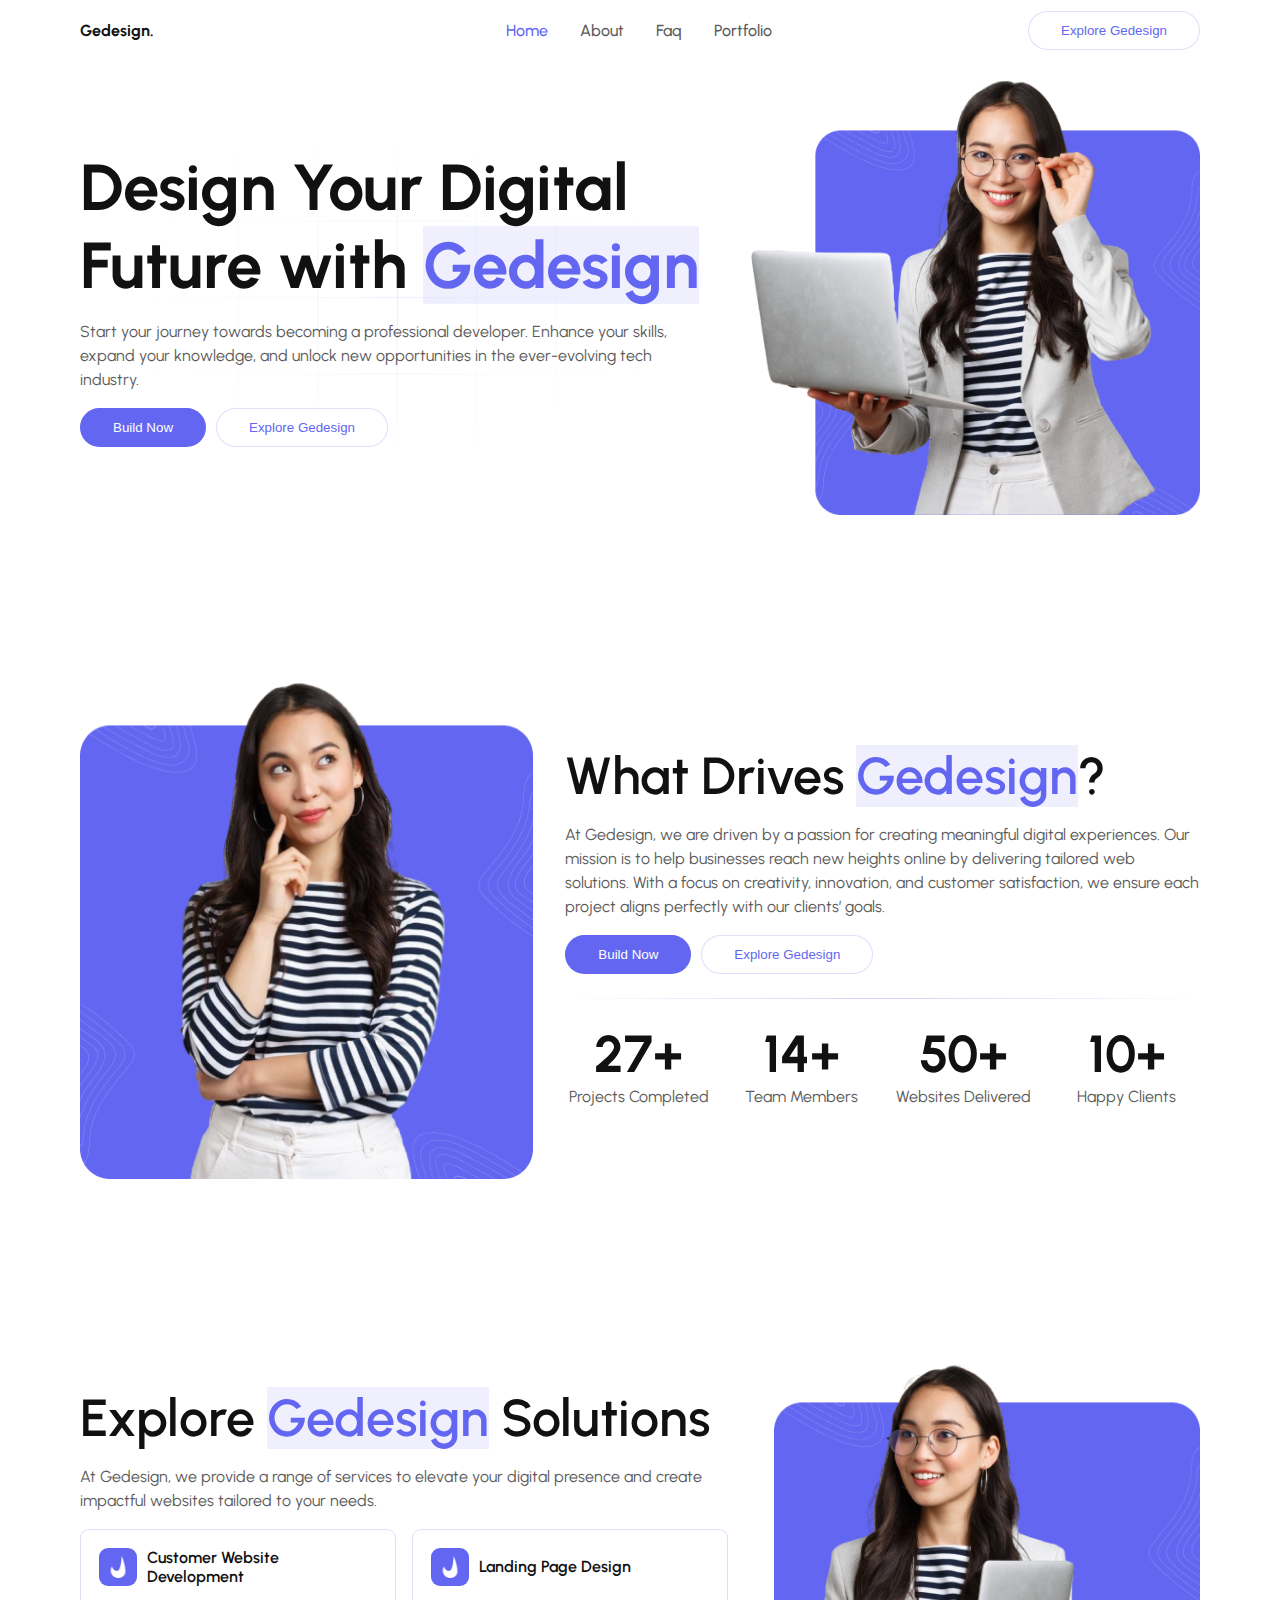
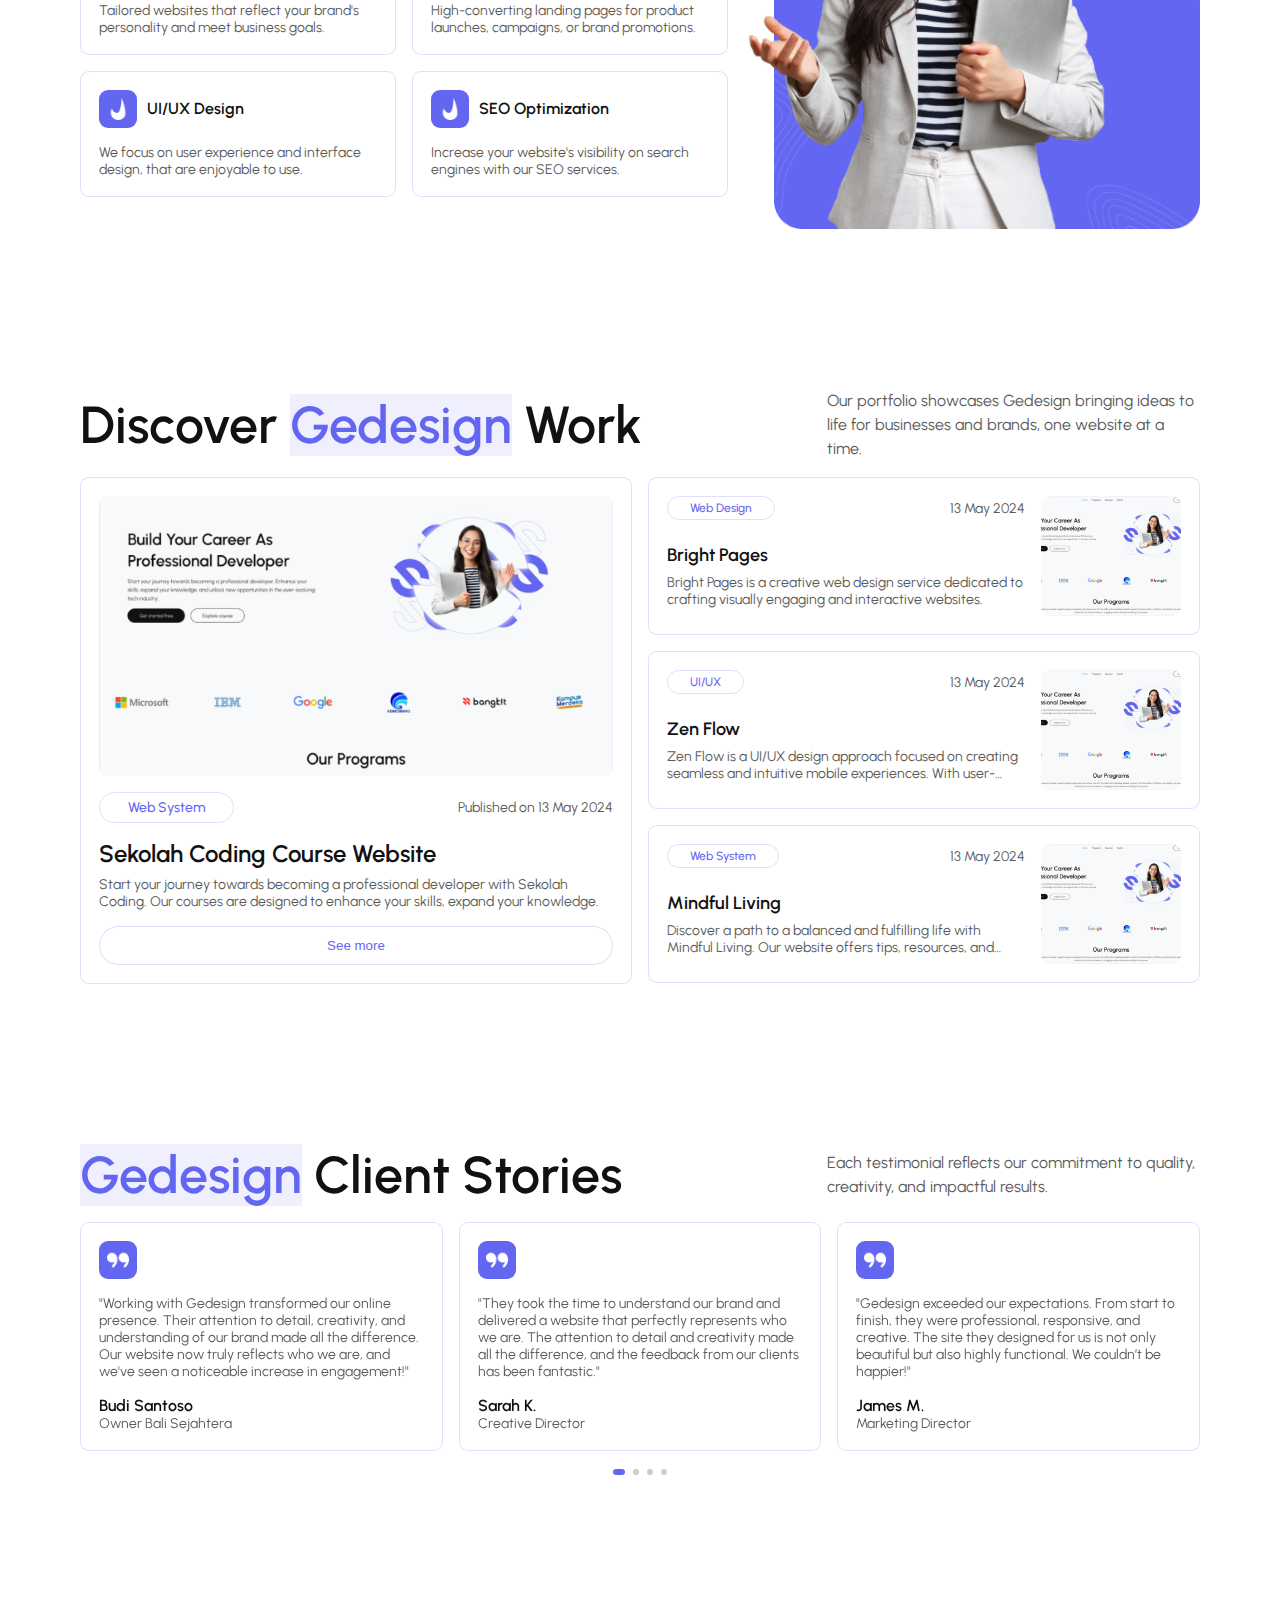
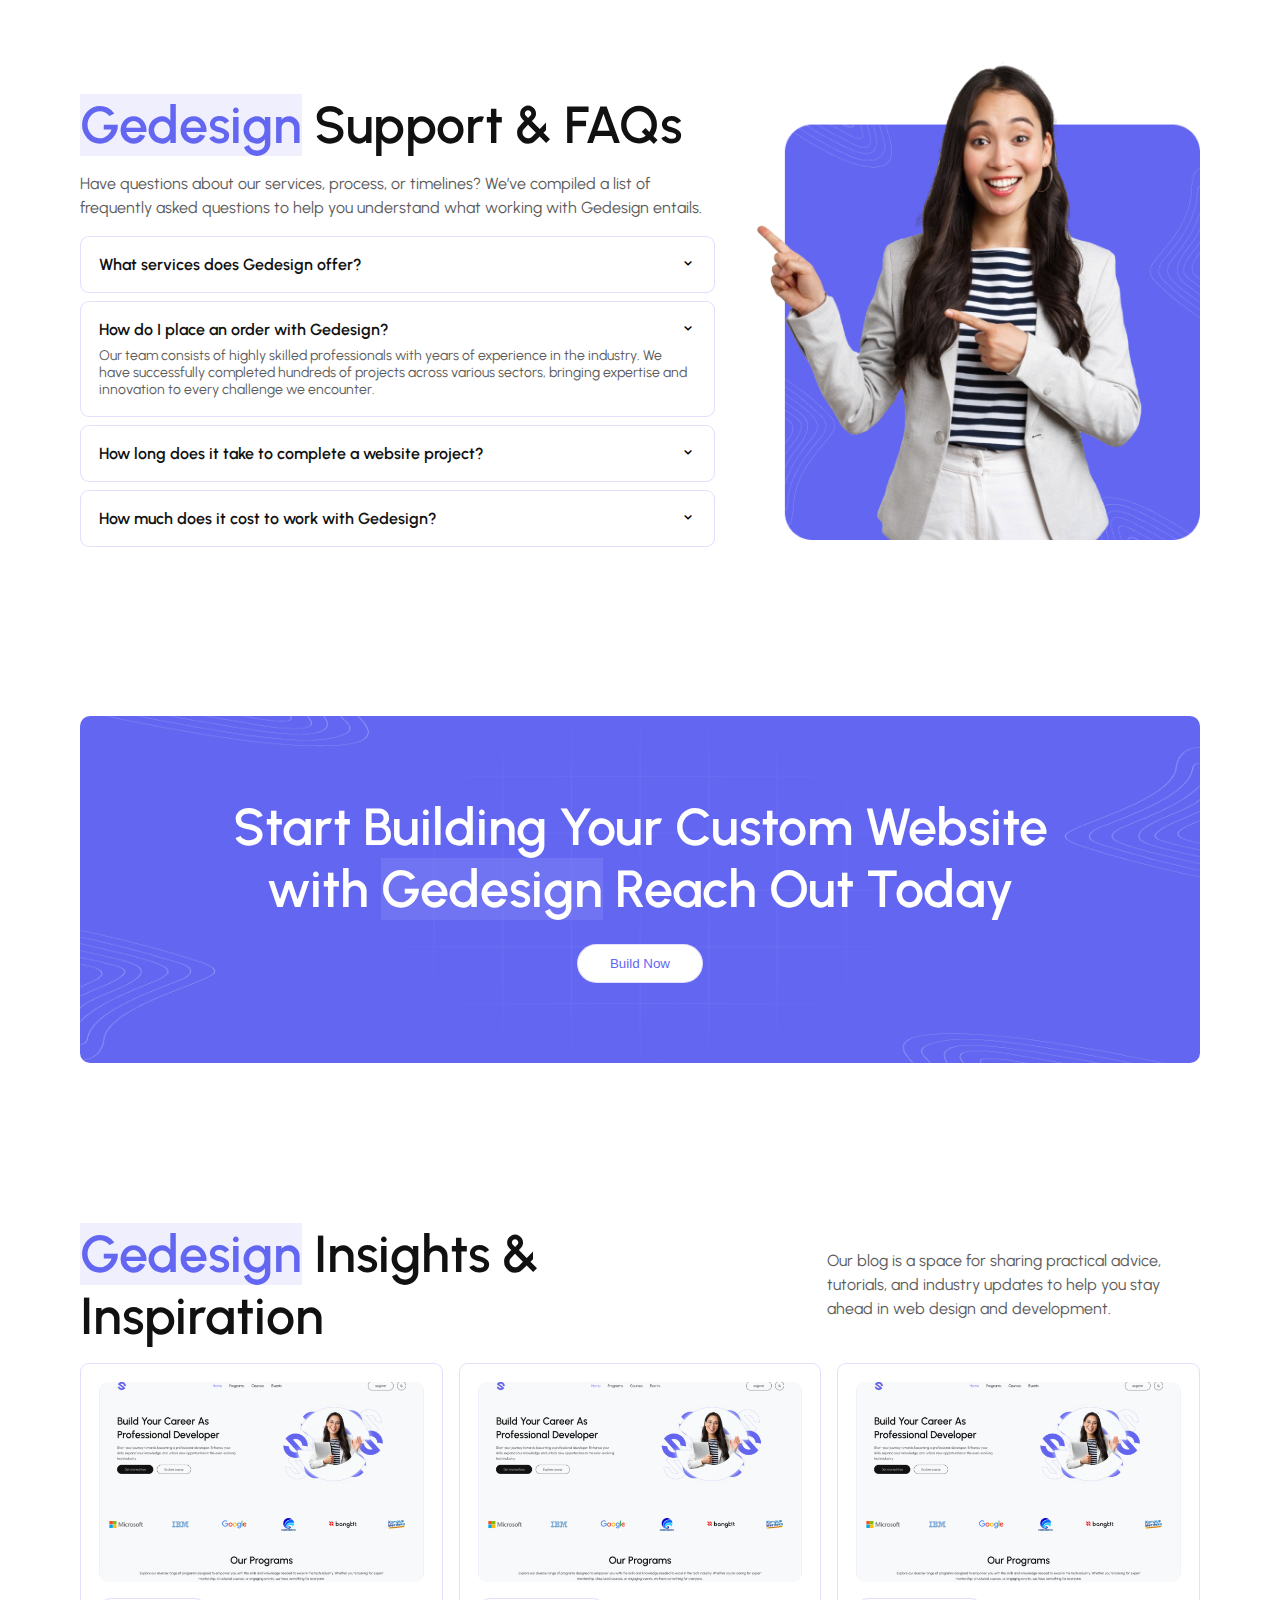
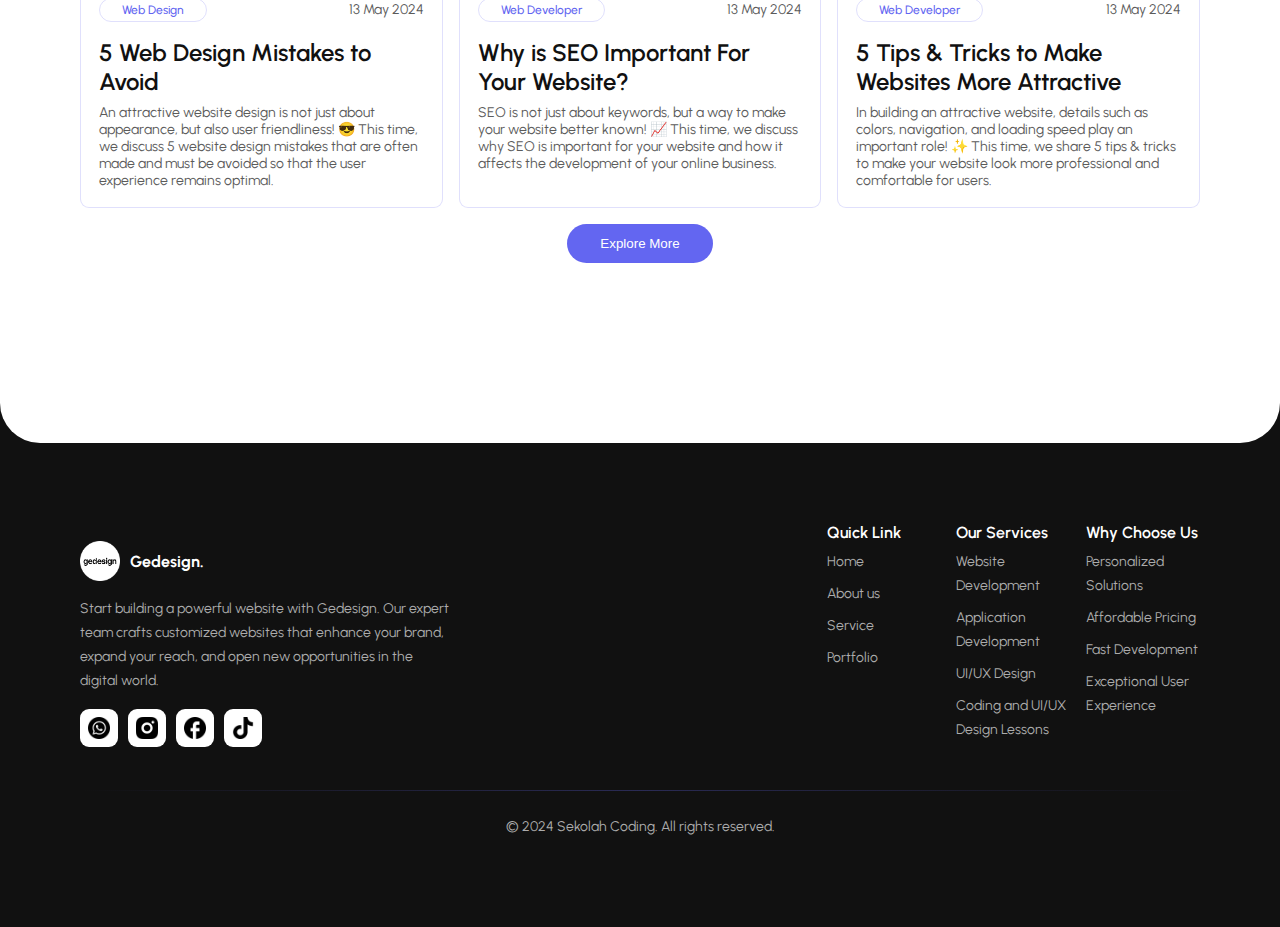
==== index.html @ 9f176a35 "first commit" ====
<html lang="en">
<head>
    <meta charset="UTF-8">
    <meta name="viewport" content="width=device-width, initial-scale=1.0">
    <!-- Meta Information for SEO and Social Sharing -->
    <meta name="description" content="Elevate your business with custom web solutions. Gedesign creates tailored websites that drive engagement and deliver impactful results.">
    <meta name="keywords" content="Web Design, Digital Solutions, Custom Websites, Brand Growth, Gedesign">
    <meta name="author" content="Gedesign">

    <!-- Meta Open Graph for better social sharing -->
    <meta property="og:title" content="Elevate Your Business with Gedesign">
    <meta property="og:description" content="Discover how Gedesign’s custom web solutions bring your brand to life. Connect with your audience through engaging, professional web design.">
    <meta property="og:image" content="assets/logo.png">
    
    <!-- Title of the Document -->
    <title>Design Your Digital Future with Gedesign</title>
    
    <!-- Linking External CSS and Fonts -->
    <link rel="stylesheet" href="css/style.css">
    <link rel="stylesheet" href="lib/swiperjs v11.1.5/swiper-bundle.css">
    <link rel="stylesheet" href="lib/boxicons v2.1.4/css/boxicons.min.css">
    <link rel="stylesheet" href="lib/Animate On Scroll v2.3.2/dist/aos.css">

    <!-- Preconnect for faster font loading -->
    <link rel="preconnect" href="https://fonts.googleapis.com">
    <link rel="preconnect" href="https://fonts.gstatic.com" crossorigin>
    <link href="https://fonts.googleapis.com/css2?family=Urbanist:ital,wght@0,100..900;1,100..900&display=swap" rel="stylesheet">
    <link rel="icon" href="assets/logo.png">
</head>
<body>
    <!-- Navigation Bar -->
    <nav id="navbar">
        <div class="container">
            <a href="index.html" class="logo">
                <!-- <img src="assets/logo.png" alt="Logo"> -->
                Gedesign.
            </a>
            <!-- UL Links -->
            <ul class="nav-links" id="nav-links">
                <li><a href="index.html" class="active">Home</a></li>
                <li><a href="index.html#about">About</a></li>
                <li><a href="index.html#faq">Faq</a></li>
                <li><a href="index.html#portfolio">Portfolio</a></li>
                <li class="d-flex center" id="btn">
                    <a href="#">
                        <button class="btn btn-b show">Explore Gedesign</button>
                    </a>
                </li>
            </ul>
            <!-- Hamburger Menu -->
            <button class="hamburger" id="hamburger">
                <span class="bar"></span>
                <span class="bar"></span>
                <span class="bar"></span>
            </button>
            <div class="dm d-flex">
                <a href="register.html">
                    <button class="btn btn-b reg">Explore Gedesign</button>
                </a>
            </div>
        </div>
    </nav>
    <section class="hero">
        <div class="container">
            <div class="row gap-large gap-md gap-sm-n">
                <div class="col-7 col-sm-12">
                    <div class="hero-left">
                        <h1 class="title-hero">
                            Design Your Digital Future with 
                            <span class="highlight-gedesign">Gedesign</span>
                        </h1>
                        <p class="text">Start your journey towards becoming a professional developer. Enhance your skills, expand your knowledge, and unlock new opportunities in the ever-evolving tech industry.</p>
                        <div class="d-flex gap">
                            <a href="#programs">
                                <button class="btn btn-a">Build Now</button>
                            </a>
                            <a href="#courses">
                                <button class="btn btn-b">Explore Gedesign</button>
                            </a>
                        </div>
                    </div>
                </div>
                <div class="col-5 d-sm-none">
                    <div class="mb-md-2">
                        <img src="/assets/hero-image.png" alt="">
                    </div>
                </div>
            </div>
        </div>
    </section>
    <section class="aboutus" id="about">
        <div class="container">
            <div class="row gap-large gap-sm-n">
                <div class="col-5 col-sm-12">
                    <div class="mb">
                        <img src="/assets/about-image.png" alt="">
                    </div>
                </div>
                <div class="col-7 col-sm-12">
                    <div class="">
                        <h1 class="title">
                            What Drives <span class="highlight-gedesign">Gedesign</span>?
                        </h1>
                        <p class="text">At Gedesign, we are driven by a passion for creating meaningful digital experiences. Our mission is to help businesses reach new heights online by delivering tailored web solutions. With a focus on creativity, innovation, and customer satisfaction, we ensure each project aligns perfectly with our clients’ goals.</p>
                        <div class="d-flex gap mb">
                            <a href="#programs">
                                <button class="btn btn-a">Build Now</button>
                            </a>
                            <a href="#courses">
                                <button class="btn btn-b">Explore Gedesign</button>
                            </a>
                        </div>
                        <div class="h-line"></div>
                        <div class="grid grid-4 grid-sm-2 w-full">
                            <div class="text-center">
                                <h1 class="title-custom mb-0">27+</h1>
                                <p class="text">Projects Completed</p>
                            </div>
                            <div class="text-center">
                                <h1 class="title-custom mb-0">14+</h1>
                                <p class="text">Team Members</p>
                            </div>
                            <div class="text-center">
                                <h1 class="title-custom mb-0">50+</h1>
                                <p class="text">Websites Delivered</p>
                            </div>
                            <div class="text-center">
                                <h1 class="title-custom mb-0">10+</h1>
                                <p class="text">Happy Clients</p>
                            </div>
                        </div>
                    </div>
                </div>
            </div>
        </div>
    </section>
    <section class="service">
        <div class="container">
            <div class="row row-sm gap gap-sm-n">
                <div class="col-7 col-sm-12">
                    <div class="">
                        <h1 class="title">
                            Explore <span class="highlight-gedesign">Gedesign</span> Solutions
                        </h1>
                        <p class="text">At Gedesign, we provide a range of services to elevate your digital presence and create impactful websites tailored to your needs.</p>
                        <div class="grid grid-2 w-full">
                            <div class="card">
                                <div class="d-flex d-sm-block align-center gap mb mb-sm">
                                    <div class="mb-sm">
                                        <div class="icon">
                                            <img src="/assets/checklist.png" alt="check">
                                        </div>
                                    </div>
                                    <h1 class="card-title">Customer Website Development</h1>
                                </div>
                                <p class="card-text">Tailored websites that reflect your brand's personality and meet business goals.</p>
                            </div>
                            <div class="card">
                                <div class="d-flex d-sm-block align-center gap mb mb-sm">
                                    <div class="mb-sm">
                                        <div class="icon">
                                            <img src="/assets/checklist.png" alt="check">
                                        </div>
                                    </div>
                                    <h1 class="card-title">Landing Page Design</h1>
                                </div>
                                <p class="card-text">High-converting landing pages for product launches, campaigns, or brand promotions.</p>
                            </div>
                            <div class="card">
                                <div class="d-flex d-sm-block align-center gap mb mb-sm">
                                    <div class="mb-sm">
                                        <div class="icon">
                                            <img src="/assets/checklist.png" alt="check">
                                        </div>
                                    </div>
                                    <h1 class="card-title">UI/UX Design</h1>
                                </div>
                                <p class="card-text">We focus on user experience and interface design, that are enjoyable to use.</p>
                            </div>
                            <div class="card">
                                <div class="d-flex d-sm-block align-center gap mb mb-sm">
                                    <div class="mb-sm">
                                        <div class="icon">
                                            <img src="/assets/checklist.png" alt="check">
                                        </div>
                                    </div>
                                    <h1 class="card-title">SEO Optimization</h1>
                                </div>
                                <p class="card-text">Increase your website's visibility on search engines with our SEO services.</p>
                            </div>
                        </div>
                    </div>
                </div>
                <div class="col-5 col-sm-12">
                    <div class="mb-sm-2">
                        <img src="/assets/service-image.png" alt="service-image">
                    </div>
                </div>
            </div>
        </div>
    </section>
    <section class="portfolio" id="portfolio">
        <div class="container">
            <div class="row mb">
                <div class="col-7 col-sm-12">
                    <div class="">
                        <h1 class="title mb-0 mb-sm">Discover <span class="highlight-gedesign">Gedesign</span> Work</h1>
                    </div>
                </div>
                <div class="col-4 col-sm-12">
                    <div class="">
                        <p class="text mb-0">Our portfolio showcases Gedesign bringing ideas to life for businesses and brands, one website at a time.</p>
                    </div>
                </div>
            </div>
            <div class="row gap-medium gap-sm-small">
                <div class="col-6 col-sm-12">
                    <div class="">
                        <div class="card">
                            <div class="">
                                <img src="/assets/img-port-1.png" alt="" class="card-img-main mb">
                                <div class="card-body">
                                    <div class="d-flex between align-center mb">
                                        <div class="tag">Web System</div>
                                        <p class="card-text mb-0">Published on 13 May 2024</p>
                                    </div>
                                    <h1 class="card-title-large mb-2">Sekolah Coding Course Website</h1>
                                    <p class="card-text text-clip mb">Start your journey towards becoming a professional developer with Sekolah Coding. Our courses are designed to enhance your skills, expand your knowledge.</p>
                                    <a href="#" class="">
                                        <button class="btn btn-b w-full">See more</button>    
                                    </a>
                                </div>
                            </div>
                        </div>
                    </div>
                </div>
                <div class="col-6 col-sm-12">
                    <div class="d-flex flex-col gap-medium gap-sm-small">
                        <div class="card">
                            <div class="d-flex gap-medium">
                                <div class="card-body">
                                    <div class="d-flex between align-center mb-3 mb-sm-2">
                                        <div class="tag tag-small">Web Design</div>
                                        <p class="card-text mb-0">13 May 2024</p>
                                    </div>
                                    <h1 class="card-title-medium mb-2">Bright Pages</h1>
                                    <p class="card-text text-clip">Bright Pages is a creative web design service dedicated to crafting visually engaging and interactive websites.</p>
                                </div>
                                <img src="/assets/img-port-1.png" alt="" class="card-img d-sm-none">
                            </div>
                        </div>
                        <div class="card">
                            <div class="d-flex gap-medium">
                                <div class="card-body">
                                    <div class="d-flex between align-center mb-3 mb-sm-2">
                                        <div class="tag tag-small">UI/UX</div>
                                        <p class="card-text mb-0">13 May 2024</p>
                                    </div>
                                    <h1 class="card-title-medium mb-2">Zen Flow</h1>
                                    <p class="card-text text-clip">Zen Flow is a UI/UX design approach focused on creating seamless and intuitive mobile experiences. With user-centric..</p>
                                </div>
                                <img src="/assets/img-port-1.png" alt="" class="card-img d-sm-none">
                            </div>
                        </div>
                        <div class="card">
                            <div class="d-flex gap-medium">
                                <div class="card-body">
                                    <div class="d-flex between align-center mb-3 mb-sm-2">
                                        <div class="tag tag-small">Web System</div>
                                        <p class="card-text mb-0">13 May 2024</p>
                                    </div>
                                    <h1 class="card-title-medium mb-2">Mindful Living</h1>
                                    <p class="card-text text-clip">Discover a path to a balanced and fulfilling life with Mindful Living. Our website offers tips, resources, and inspiration for..</p>
                                </div>
                                <img src="/assets/img-port-1.png" alt="" class="card-img d-sm-none">
                            </div>
                        </div>
                    </div>
                </div>
            </div>
        </div>
    </section>
    <section class="testimoni">
        <div class="container">
            <div class="row mb">
                <div class="col-7 col-sm-12">
                    <div class="">
                        <h1 class="title mb-0 mb-sm"><span class="highlight-gedesign">Gedesign</span> Client Stories</h1>
                    </div>
                </div>
                <div class="col-4 col-sm-12">
                    <div class="">
                        <p class="text mb-0">Each testimonial reflects our commitment to quality, creativity, and impactful results.</p>
                    </div>
                </div>
            </div>
            <div class="row">
                <div class="col-12">
                    <div class="w-full">
                        <div class="swiper-container">
                            <div class="swiper-wrapper">
                                <div class="swiper-slide">
                                    <div class="card">
                                        <div class="mb-sm mb">
                                            <div class="icon">
                                                <img src="/assets/dots.png" alt="check">
                                            </div>
                                        </div>
                                        <p class="card-text mb">"Working with Gedesign transformed our online presence. Their attention to detail, creativity, and understanding of our brand made all the difference. Our website now truly reflects who we are, and we've seen a noticeable increase in engagement!"</p>
                                        <h1 class="card-title">Budi Santoso</h1>
                                        <p class="card-text">Owner Bali Sejahtera</p>
                                    </div>
                                </div>
                                <div class="swiper-slide">
                                    <div class="card">
                                        <div class="mb-sm mb">
                                            <div class="icon">
                                                <img src="/assets/dots.png" alt="check">
                                            </div>
                                        </div>
                                        <p class="card-text mb">"They took the time to understand our brand and delivered a website that perfectly represents who we are. The attention to detail and creativity made all the difference, and the feedback from our clients has been fantastic."</p>
                                        <h1 class="card-title">Sarah K.</h1>
                                        <p class="card-text">Creative Director</p>
                                    </div>
                                </div>                                
                                <div class="swiper-slide">
                                    <div class="card">
                                        <div class="mb-sm mb">
                                            <div class="icon">
                                                <img src="/assets/dots.png" alt="check">
                                            </div>
                                        </div>
                                        <p class="card-text mb">"Gedesign exceeded our expectations. From start to finish, they were professional, responsive, and creative. The site they designed for us is not only beautiful but also highly functional. We couldn’t be happier!"</p>
                                        <h1 class="card-title">James M.</h1>
                                        <p class="card-text">Marketing Director</p>
                                    </div>
                                </div>
                                <div class="swiper-slide">
                                    <div class="card">
                                        <div class="mb-sm mb">
                                            <div class="icon">
                                                <img src="/assets/dots.png" alt="check">
                                            </div>
                                        </div>
                                        <p class="card-text mb">"Choosing Gedesign was one of the best decisions we made for our brand. They brought our vision to life with style and precision, and the entire process was smooth. The results have driven more traffic and inquiries than we anticipated."</p>
                                        <h1 class="card-title">Laura B.</h1>
                                        <p class="card-text">Founder & CEO</p>
                                    </div>
                                </div>
                            </div>
                            <div class="swiper-pagination"></div>
                        </div>
                    </div>
                </div>
            </div>
        </div>
    </section>
    <section class="FAQs" id="faq">
        <div class="container">
            <div class="row end row-sm gap-large gap-sm-n">
                <div class="col-7 col-sm-12">
                    <div class="">
                        <h1 class="title">
                            <span class="highlight-gedesign">Gedesign</span> Support & FAQs
                        </h1>
                        <p class="text">Have questions about our services, process, or timelines? We’ve compiled a list of frequently asked questions to help you understand what working with Gedesign entails.</p>
                        <div class="faq-container">
                            <div class="card faq">
                                <div class="d-flex between">
                                    <h1 class="card-title faq-question">What services does Gedesign offer?</h1>
                                    <i class='bx bx-chevron-down'></i>
                                </div>
                                <p class="card-text faq-answer">Gedesign specializes in creating custom websites tailored to your business needs. Our services include website development, landing page design, e-commerce solutions, UI/UX design, website maintenance, and SEO optimization. Each service is crafted to help you build a strong online presence.</p>
                            </div>
                            <div class="card faq active">
                                <div class="d-flex between">
                                    <h1 class="card-title faq-question">How do I place an order with Gedesign?</h1>
                                    <i class='bx bx-chevron-down'></i>
                                </div>
                                <p class="card-text faq-answer">Our team consists of highly skilled professionals with years of experience in the industry. We have successfully completed hundreds of projects across various sectors, bringing expertise and innovation to every challenge we encounter.</p>
                            </div>
                            <div class="card faq">
                                <div class="d-flex between">
                                    <h1 class="card-title faq-question">How long does it take to complete a website project?</h1>
                                    <i class='bx bx-chevron-down'></i>
                                </div>
                                <p class="card-text faq-answer">We offer 24/7 customer support to ensure that you can reach us anytime you need assistance. Our dedicated team is always ready to help you resolve any issues or answer your questions promptly and effectively.</p>
                            </div>
                            <div class="card faq">
                                <div class="d-flex between">
                                    <h1 class="card-title faq-question">How much does it cost to work with Gedesign?</h1>
                                    <i class='bx bx-chevron-down'></i>
                                </div>
                                <p class="card-text faq-answer">We offer 24/7 customer support to ensure that you can reach us anytime you need assistance. Our dedicated team is always ready to help you resolve any issues or answer your questions promptly and effectively.</p>
                            </div>
                        </div>
                    </div>
                </div>
                <div class="col-5 col-sm-12">
                    <div class="mb mt">
                        <img src="/assets/faq-image.png" alt="">
                    </div>
                </div>
            </div>
        </div>
    </section>
    <section class="banner">
        <div class="container">
            <div class="container-b">
                <div class="row center text-center">
                    <div class="col-12">
                        <div class="">
                            <h1 class="title white mb-3 mb-sm-2">Start Building Your 
                                Custom Website with <span class="highlight-gedesign white">Gedesign</span> 
                                Reach Out Today</h1>
                            <a href="#programs">
                                <button class="btn btn-b">Build Now</button>
                            </a>
                        </div>
                    </div>
                </div>
            </div>
        </div>
    </section>
    <section class="blog">
        <div class="container">
            <div class="row mb">
                <div class="col-7 col-sm-12">
                    <div class="">
                        <h1 class="title mb-0 mb-sm"><span class="highlight-gedesign">Gedesign</span> Insights & Inspiration</h1>
                    </div>
                </div>
                <div class="col-4 col-sm-12">
                    <div class="">
                        <p class="text mb-0">Our blog is a space for sharing practical advice, tutorials, and industry updates to help you stay ahead in web design and development.</p>
                    </div>
                </div>
            </div>
            <div class="row mb">
                <div class="col-12 d-sm-none">
                    <div class="grid grid-3 w-full">
                        <div class="card">
                            <img src="/assets/img-port-1.png" alt="" class="card-img-blog mb">
                            <div class="card-body">
                                <div class="d-flex between align-center mb">
                                    <div class="tag tag-small">Web Design</div>
                                    <p class="card-text mb-0">13 May 2024</p>
                                </div>
                                <h1 class="card-title-large mb-2">5 Web Design Mistakes to Avoid</h1>
                                <p class="card-text">An attractive website design is not just about appearance, but also user friendliness! 😎 This time, we discuss 5 website design mistakes that are often made and must be avoided so that the user experience remains optimal.</p>
                            </div>
                        </div>
                        <div class="card">
                            <img src="/assets/img-port-1.png" alt="" class="card-img-blog mb">
                            <div class="card-body">
                                <div class="d-flex between align-center mb">
                                    <div class="tag tag-small">Web Developer</div>
                                    <p class="card-text mb-0">13 May 2024</p>
                                </div>
                                <h1 class="card-title-large mb-2">Why is SEO Important For Your Website?</h1>
                                <p class="card-text">SEO is not just about keywords, but a way to make your website better known! 📈 This time, we discuss why SEO is important for your website and how it affects the development of your online business.</p>
                            </div>
                        </div>
                        <div class="card">
                            <img src="/assets/img-port-1.png" alt="" class="card-img-blog mb">
                            <div class="card-body">
                                <div class="d-flex between align-center mb">
                                    <div class="tag tag-small">Web Developer</div>
                                    <p class="card-text mb-0">13 May 2024</p>
                                </div>
                                <h1 class="card-title-large mb-2">5 Tips & Tricks to Make Websites More Attractive</h1>
                                <p class="card-text">In building an attractive website, details such as colors, navigation, and loading speed play an important role! ✨ This time, we share 5 tips & tricks to make your website look more professional and comfortable for users.</p>
                            </div>
                        </div>
                    </div>
                </div>
                <div class="col-12 d-none d-sm-block">
                    <div class="w-full">
                        <div class="swiper-container">
                            <div class="swiper-wrapper">
                                <div class="swiper-slide">
                                    <div class="card">
                                        <img src="/assets/blog-1.png" alt="" class="card-img-blog mb">
                                        <div class="card-body">
                                            <div class="d-flex between align-center mb">
                                                <div class="tag tag-small">Web Design</div>
                                                <p class="card-text mb-0">13 May 2024</p>
                                            </div>
                                            <h1 class="card-title-large mb-2">5 Web Design Mistakes to Avoid</h1>
                                            <p class="card-text">An attractive website design is not just about appearance, but also user friendliness! 😎 This time, we discuss 5 website design mistakes that are often made and must be avoided so that the user experience remains optimal.</p>
                                        </div>
                                    </div>
                                </div>
                                <div class="swiper-slide">
                                    <div class="card">
                                        <img src="/assets/blog-2.png" alt="" class="card-img-blog mb">
                                        <div class="card-body">
                                            <div class="d-flex between align-center mb">
                                                <div class="tag tag-small">Web Developer</div>
                                                <p class="card-text mb-0">13 May 2024</p>
                                            </div>
                                            <h1 class="card-title-large mb-2">Why is SEO Important For Your Website?</h1>
                                            <p class="card-text">SEO is not just about keywords, but a way to make your website better known! 📈 This time, we discuss why SEO is important for your website and how it affects the development of your online business.</p>
                                        </div>
                                    </div>
                                </div>                                
                                <div class="swiper-slide">
                                    <div class="card">
                                        <img src="/assets/blog-3.png" alt="" class="card-img-blog mb">
                                        <div class="card-body">
                                            <div class="d-flex between align-center mb">
                                                <div class="tag tag-small">Web Developer</div>
                                                <p class="card-text mb-0">13 May 2024</p>
                                            </div>
                                            <h1 class="card-title-large mb-2">5 Tips & Tricks to Make Websites More Attractive</h1>
                                            <p class="card-text">In building an attractive website, details such as colors, navigation, and loading speed play an important role! ✨ This time, we share 5 tips & tricks to make your website look more professional and comfortable for users.</p>
                                        </div>
                                    </div>
                                </div>
                            </div>
                            <div class="swiper-pagination"></div>
                        </div>
                    </div>
                </div>
            </div>
            <div class="row text-center">
                <div class="col-12">
                    <a href="#programs" class="text">
                        <button class="btn btn-a">Explore More</button>
                    </a>
                </div>
            </div>
        </div>
    </section>
    <footer>
        <div class="container-footer"></div>
        <div class="container">
            <div class="row">
                <div class="col-4">
                    <div class="d-flex align-center gap mb">
                        <img src="assets/logo.png" alt="" class="logo rounded">
                        <p class="logo white mb-0">Gedesign.</p>
                    </div>
                    <div class="mb">
                        <p class="text white">Start building a powerful website with Gedesign. Our expert team crafts customized websites that enhance your brand, expand your reach, and open new opportunities in the digital world.</p>
                    </div>
                    <div class="d-flex gap">
                        <a href="https://wa.me/62881037418040?text=Hello%20Gedesign!%20I'm%20interested%20in%20learning%20more%20about%20your%20website%20services.%20Can%20we%20discuss%20the%20details%20further?">
                            <div class="icon white">
                                <img src="/assets/whatsapp.png" alt="">
                            </div>
                        </a>
                        <a href="https://www.instagram.com/gedesi9n">
                            <div class="icon white">
                                <img src="/assets/instagram.png" alt="">
                            </div>
                        </a>
                        <a href="#">
                            <div class="icon white">
                                <img src="/assets/facebook.png" alt="">
                            </div>
                        </a>
                        <a href="#">
                            <div class="icon white">
                                <img src="/assets/tiktok.png" alt="">
                            </div>
                        </a>
                    </div>
                </div>
                <div class="col-4">
                    <div class="grid grid-3 mb">
                        <div class="f-box">
                            <h1 class="title small white">Quick Link</h1>
                            <p class="text white">Home</p>
                            <p class="text white">About us</p>
                            <p class="text white">Service</p>
                            <p class="text white">Portfolio</p>
                        </div>
                        <div class="f-box">
                            <h1 class="title small white">Our Services</h1>
                            <p class="text white">Website Development</p>
                            <p class="text white">Application Development</p>
                            <p class="text white">UI/UX Design</p>
                            <p class="text white">Coding and UI/UX Design Lessons</p>
                        </div>
                        <div class="f-box">
                            <h1 class="title small white">Why Choose Us</h1>
                            <p class="text white">Personalized Solutions</p>
                            <p class="text white">Affordable Pricing</p>
                            <p class="text white">Fast Development</p>
                            <p class="text white">Exceptional User Experience</p>
                        </div>
                    </div>
                </div>
            </div>
            <div class="h-line"></div>
            <div class="footer text-center">
                <div class="">
                    <p class="text white">&copy; 2024 Sekolah Coding. All rights reserved.</p>
                </div>
            </div>
        </div>
    </footer>
</body>
    <!-- External Scripts -->
    <script src="lib/swiperjs v11.1.5/swiper-bundle.js"></script>
    <script src="lib/Animate On Scroll v2.3.2/dist/aos.js"></script>
    <script src="js/script.js"></script>
</html>
---- css/style.css ----
/* Global Variables */
:root {
    /* Colors */
    --primary-color: #6366F1;
    --white-color: #ffffff;
    --black-color: #111111;
    --text-color: #5B5B5B;
    --text-color-white: #acacac;
    --border-color-primary: rgba(99, 102, 241, 0.20) ;
    --border-color: #c3c3c3;
    --scroll-bg-color: rgba(99, 102, 241, 0.8);

    /* Font */
    --font-family: 'Urbanist', sans-serif;

    /* Font Sizes */
    --font-size-p-small: 14px;
    --font-size-p-medium: 16px;
    --font-size-p-large: 18px;
    --font-size-h1: 65px;
    --font-size-h2: 52px;
    --font-size-h3: 24px;
    --font-size-h4: 20px;
    --font-size-h5: 18px;
    --font-size-h6: 16px;

    --border-radius-small: 9px;
    --border-radius-medium: 10px;
    --border-radius-large: 99px;

    --container-padding: 80px;
    --btn-padding: 11px 32px;
    --btn-padding-medium: 6px 28px;
    --btn-padding-small: 4px 22px;
}
html {
    scroll-behavior: smooth;
}
/* Reset and Global Styles */
*,
*::before,
*::after {
    margin: 0;
    padding: 0;
    box-sizing: border-box;
    text-decoration: none;
    list-style: none;
}

body {
    font-family: var(--font-family);
    color: var(--accent-color);
    /* background-color: var(--black-color); */
}

img {
    width: 100%;
    height: 100%;
    object-fit: cover;
    display: block; 
}

/* Font Styles */
h1.title-hero {
    color: var(--black-color);
    font-size: var(--font-size-h1);
    font-weight: 700;
    margin-bottom: 1rem;
}

h1.title {
    color: var(--black-color);
    font-size: var(--font-size-h2);
    font-weight: 600;
    margin-bottom: 1rem;
}
h1.title.white {
    color: var(--white-color) !important;
}
h1.title-custom {
    color: var(--black-color);
    font-size: var(--font-size-h2);
    font-weight: 700;
    margin-bottom: 1rem;
}
h1.title.small.white {
    color: var(--white-color);
    font-size: var(--font-size-h6);
    font-weight: 600;
    margin-bottom: .5rem;
}
p.text {
    color: var(--text-color);
    font-size: var(--font-size-p-medium);
    font-weight: 400;
    margin-bottom: 1rem;
    line-height: 24px;
}

p.text.white {
    font-size: var(--font-size-p-small);
    color: var(--text-color-white);
    margin-bottom: .5rem;
}

.highlight-gedesign {
    position: relative;
    z-index: 1;
    color: var(--primary-color);
}
.highlight-gedesign.white {
    color: var(--white-color);
}

.highlight-gedesign::after {
    content: "";
    position: absolute;
    top: 0;
    left: 0;
    right: 0;
    bottom: 0;
    background-color: rgba(99, 102, 241, 0.10); 
    z-index: -1;
    padding: 5px;
}
.highlight-gedesign.white::after {
    background-color: rgba(236, 236, 253, 0.1); 
}

/* Display Styles */
.d-flex {
    display: flex;
}

.flex-col {
    flex-direction: column !important;
}

.d-block {
    display: block;
}

.d-none {
    display: none;
}

.center {
    justify-content: center;
}
.text-center {
    text-align: center;
}
.align-center {
    align-items: center;
}
.start {
    align-items: start !important;
}
.end {
    align-items: end !important;
}

.gap {
    gap: 10px;
}

.gap-medium{
    gap: 1rem;
}

.gap-large{
    gap: 2rem;
}

.mt {
    margin-top: 1rem !important;
}

.mb {
    margin-bottom: 1rem !important;
}

.mb-3 {
    margin-bottom: 1.5rem !important;
}

.mb-2 {
    margin-bottom: .5rem !important;
}

.mb-0 {
    margin-bottom: 0px !important;
}

.w-full {
    width: 100%;
}

.between {
    justify-content: space-between;
}

.grid {
    display: grid;
    gap: 1rem;
}

.grid-2 {
    grid-template-columns: repeat(2, 1fr);
}
.grid-3 {
    grid-template-columns: repeat(3, 1fr);
}
.grid-4 {
    grid-template-columns: repeat(4, 1fr);
}

/* Navbar Styles */
nav {
    width: 100%;
    position: fixed;
    top: -3;
    left: 0;
    z-index: 100;
}

#navbar {
    padding: 14px 0px;
    background-color: var(--white-color);
}

#navbar.scroll {
    background-color: var(--white-color);
}

nav .container {
    padding: 0px 80px !important;
    display: flex;
    justify-content: space-between;
    align-items: center;
}

nav .nav-links {
    display: flex;
    gap: 2rem;
}

nav a {
    color: var(--text-color);
    text-decoration: none;
    font-weight: 500;
}

nav a:hover,
nav a.active {
    color: var(--primary-color);
}

.logo {
    color: var(--black-color);
    font-weight: 700;
    width: 170px;
}
.logo.white {
    color: var(--white-color);
    font-weight: 700;
}
.logo.rounded {
    width: 40px;
}

/* Styling hamburger */
.hamburger {
    display: none;
    flex-direction: column;
    gap: 5px;
    background: none;
    border: none;
    cursor: pointer;
    z-index: 101;
}

.hamburger .bar {
    width: 25px;
    height: 3px;
    background-color: var(--primary-color);
    transition: all 0.3s ease-in-out;
}

/* Transform hamburger to X when active */
.hamburger.active .bar:nth-child(1) {
    transform: rotate(45deg) translate(5px, 5px);
}

.hamburger.active .bar:nth-child(2) {
    opacity: 0; 
}

.hamburger.active .bar:nth-child(3) {
    transform: rotate(-45deg) translate(5px, -6.5px);
}


nav.scroll .hamburger .bar {
    background-color: var(--primary-color);
}

/* Tag */
.tag {
    padding: var(--btn-padding-medium);
    border-radius: var(--border-radius-large);
    color: var(--primary-color);
    font-size: var(--font-size-p-small);
    font-weight: 500;
    cursor: pointer;
    border: 1px solid var(--border-color-primary);
    white-space: nowrap; 
    text-overflow: ellipsis;
}

.tag.tag-small {
    padding: var(--btn-padding-small);
    font-size: 12px;
}

/* Button styles */
button.btn {
    padding: var(--btn-padding);
    border-radius: var(--border-radius-large);
    color: var(--white-color);
    cursor: pointer;
    position: relative;
    overflow: hidden;
    border: 1px solid var(--border-color-primary);
    transition: background-color 0.3s ease, color 0.3s ease, border 0.3s ease, box-shadow 0.3s ease;
    white-space: nowrap; 
    overflow: hidden; 
    text-overflow: ellipsis;
}

/* Pseudo-element for hover animation */
button.btn::before {
    content: "";
    position: absolute;
    right: 0;
    top: 0;
    width: 100%;
    height: 100%;
    transition: right 0.3s ease-in-out;
    z-index: -1;
}

/* Styles for btn-a */
.btn-a {
    background-color: var(--primary-color);
    color: var(--white-color);
    border: 1px solid var(--border-color-primary);
}

/* Hover effect for btn-a */
.btn-a::before {
    background: var(--primary-color); 
    right: 0; 
}

.btn-a:hover::before {
    right: -100%; 
}

.btn-a:hover {
    color: var(--primary-color); 
    background: none; 
}

/* Styles for btn-b */
.btn-b {
    background-color: var(--white-color);
    color: var(--primary-color) !important;
    border: 1px solid var(--border-color);
}

/* Hover effect for btn-b */
.btn-b::before {
    right: 0%; 
    background: var(--primary-color); 
}

.btn-b:hover::before {
    right: -100%; 
}

.btn-b:hover {
    color: var(--primary-color); 
    background: none; 
}

button.btn-w {
    width: 100%;
}

li#btn{
    display: none;
}

/* Line with gradient edges */
.h-line {
    width: 100%;
    height: 1px;
    border: none; /* Menghapus border */
    background: linear-gradient(to right, rgba(99, 102, 241, 0) 0%, rgba(99, 102, 241, 0.3) 50%, rgba(99, 102, 241, 0) 100%);
    margin: 1.5rem 0;
}


/* Grid system */
.row {
    display: flex;
    justify-content: space-between;
    align-items: center;
}
.col-12 { width: 100%; }
.col-11 { width: 91.66666667%; }
.col-10 { width: 83.33333333%; }
.col-9 { width: 75%; }
.col-8 { width: 66.66666667%; }
.col-7 { width: 58.33333333%; }
.col-6 { width: 50%; }
.col-5 { width: 41.66666667%; }
.col-4 { width: 33.33333333%; }
.col-3 { width: 25%; }
.col-2 { width: 16.66666667%; }
.col-1 { width: 8.33333333%; }

/* Container Styles */
.container {
    padding: var(--container-padding);
}

.container-footer {
    background-color: white;
    border-radius: 0px 0px 40px 40px;
    padding: 50px;
}

/* Section Styles */
section {
    background-color: white;
}

.section-text {
    font-size: var(--font-size-p-large);
    line-height: 1.6;
    color: var(--accent-color);
}

section.hero .hero-left {
    background: center no-repeat url('/assets/vector.png') var(--white-color);
    background-size: cover;
}

section.banner .container-b {
    /* background: var(--primary-color); */
    background: center no-repeat url("/assets/vector2.png");
    background-size: cover; /* Ensures the image covers the container fully */
    padding: 80px 120px;
    border-radius: var(--border-radius-medium);
}

footer {
    background-color: var(--black-color);
}

/* Card Styles */
.card {
    background-color: var(--white-color);
    border: 1px solid var(--border-color-primary);
    border-radius: var(--border-radius-small);
    padding: 18px;
}

.card-img-main {
    width: 100%;
    height: 280px;
    object-fit: cover;
    border-radius: var(--border-radius-small);
}

.card-img {
    width: 140px;
    height: 120px;
    object-fit: cover;
    border-radius: var(--border-radius-small);
}

.card-img-blog {
    width: 100%;
    height: 200px;
    object-fit: cover;
    border-radius: var(--border-radius-small);
}

.card-title-large {
    font-size: var(--font-size-h3);
    color: var(--black-color);
    font-weight: 600;
}
.card-title-medium {
    font-size: var(--font-size-h5);
    color: var(--black-color);
    font-weight: 600;
}
.card-title {
    font-size: var(--font-size-h6);
    color: var(--black-color);
    font-weight: 600;
}
.card-text {
    font-size: var(--font-size-p-small);
    color: var(--text-color);
}

.card-text.text-clip {
    display: -webkit-box;
    -webkit-line-clamp: 2; /* Limits to 2 lines */
    -webkit-box-orient: vertical;
    overflow: hidden;
    text-overflow: ellipsis;
}


/* Faq */
.faq-container {
    width: 100%;
    min-height: 320px;
    overflow: hidden;
    display: flex;
    flex-direction: column;
    gap: .5rem;
}

.faq-answer {
    max-height: 0;
    overflow: hidden;
    transition: max-height 0.4s ease-in-out, padding 0.4s ease-in-out;
    padding-top: 0;
    margin: 0;
}

.faq.active .faq-answer {
    max-height: 100px; /* Atur lebih tinggi jika diperlukan */
    padding-top: .5rem; /* Tambahkan padding untuk spasi */
}


/* icon */
.icon {
    background-color: var(--primary-color);
    border-radius: var(--border-radius-small);
    padding: 8px;
    height: 38px;
    width: 38px;
}
.icon.white {
    background-color: var(--white-color);
}

/* swiper */
.swiper-container {
    max-width: 100%;
    overflow: hidden;
    position: relative;
    padding-bottom: 2rem;   
}

/* Active pagination line style */
.swiper-pagination-bullet {
    height: 6px !important;
    width: 6px !important;
}
.swiper-pagination-bullet-active {
    background-color: var(--primary-color) !important; 
    opacity: 1;             
    width: 12px !important;
    border-radius: 9px !important;
}


/* Resposive */
@media (max-width: 688px) { 

    section {
        margin-bottom: 100px;
    }
    section.hero {
        margin-top: 100px;
    }
    .container {
        padding: 1rem !important;
    }

    section.banner .container-b {
        padding: 2rem 1rem;
    }

    .row {
        flex-direction: column;
    }
    .row-sm {
        flex-direction: column-reverse;
    }

    .gap-sm-n{
        gap: 0px !important;
    }

    .gap-sm-small{
        gap: .5rem !important;
    }
    
    .btn-b.show {
        display: block;
    }

    .d-sm-flex {
        display: flex !important;
    }
    .d-sm-block {
        display: block !important;
    }

    .d-sm-none {
        display: none !important;
    }

    .mb-sm-2 {
        margin-bottom: 1rem !important;
    }

    .mb-sm {
        margin-bottom: .5rem !important;
    }

    h1.title-hero {
        font-size: calc(var(--font-size-h1) * .8); /* Skala sekitar 90% */
    }

    h1.title {
        font-size: calc(var(--font-size-h2) * 0.8); /* Skala sekitar 80% */
    }

    p.text {
        font-size: calc(var(--font-size-p-medium) * 0.9); /* Skala sekitar 90% */
        line-height: 1.4; /* Menyesuaikan jarak baris pada ukuran mobile */
    }
    .text-sm-center {
        text-align: center;
    }
    .grid {
        display: grid;
        gap: .5rem;
    }

    .grid-sm-2 {
        grid-template-columns: repeat(2, 1fr);
    }
    .grid-sm-3 {
        grid-template-columns: repeat(3, 1fr);
    }
    .grid-sm-4 {
        grid-template-columns: repeat(4, 1fr);
    }    
    

    nav .container {
        padding: 10px 1rem !important;
    }
    
    .nav-links {
        flex-direction: column;
        position: absolute;
        top: 90%;
        left: 0;
        width: 100%;
        background-color: var(--white-color);
        text-align: center;
        padding: 20px 0px 50px 0px;
        max-height: 0;
        opacity: 0;
        overflow: hidden;
        transition: max-height 0.5s ease, opacity 0.5s ease;
        visibility: hidden;
    }
    .nav-links.active {
        max-height: 1000px; 
        opacity: 1;
        visibility: visible;
    }

    nav .dm.d-flex,
    .dm .btn-b.reg {
        display: none;
    }
    
    .btn-b.show {
        display: block;
    }

    .hamburger {
        display: flex;
    }

    .col-sm-12 { width: 100%; }
    .col-sm-11 { width: 91.66666667%; }
    .col-sm-10 { width: 83.33333333%; }
    .col-sm-9 { width: 75%; }
    .col-sm-8 { width: 66.66666667%; }
    .col-sm-7 { width: 58.33333333%; }
    .col-sm-6 { width: 50%; }
    .col-sm-5 { width: 41.66666667%; }
    .col-sm-4 { width: 33.33333333%; }
    .col-sm-3 { width: 25%; }
    .col-sm-2 { width: 16.66666667%; }
    .col-sm-1 { width: 8.33333333%; }

}
@media (min-width: 689px) and (max-width: 1200px) {

    .container {
        padding: 1rem !important;
    }
    section.hero {
        margin-top: 60px;
    }

    h1.title-hero {
        font-size: calc(var(--font-size-h1) * .7); /* Skala sekitar 70% */
    }

    h1.title {
        font-size: calc(var(--font-size-h2) * 0.7); /* Skala sekitar 70% */
    }

    p.text {
        font-size: calc(var(--font-size-p-medium) * 0.9); /* Skala sekitar 90% */
        line-height: 1.4; /* Menyesuaikan jarak baris pada ukuran mobile */
    }

    nav .container {
        padding: 0px 1rem !important;
    }
    
    .nav-links {
        flex-direction: column;
        position: absolute;
        top: 90%;
        left: 0;
        width: 100%;
        background-color: var(--white-color);
        text-align: center;
        padding: 20px 0px 50px 0px;
        max-height: 0;
        opacity: 0;
        overflow: hidden;
        transition: max-height 0.5s ease, opacity 0.5s ease;
        visibility: hidden;
    }
    .nav-links.active {
        max-height: 1000px; 
        opacity: 1;
        visibility: visible;
    }

    nav .dm.d-flex,
    .dm .btn-b.reg {
        display: none;
    }
    
    .btn-b.show {
        display: block;
    }

    .hamburger {
        display: flex;
    }

    .row-md {
        flex-direction: column-reverse;
    }
    .d-md-flex {
        display: flex !important;
    }
    .d-md-block {
        display: block !important;
    }

    .d-md-none {
        display: none !important;
    }

    .mb-md-2 {
        margin-bottom: 1rem !important;
    }

    .mb-md {
        margin-bottom: .5rem !important;
    }

    .gap-md {
        gap: 10px !important;
    }

    .grid {
        display: grid;
        gap: .5rem;
    }

    .grid-md-2 {
        grid-template-columns: repeat(2, 1fr);
    }
    .grid-md-3 {
        grid-template-columns: repeat(3, 1fr);
    } 
    .grid-md-4 {
        grid-template-columns: repeat(4, 1fr);
    } 

    
    .col-md-12 { width: 100%; }
    .col-md-11 { width: 91.66666667%; }
    .col-md-10 { width: 83.33333333%; }
    .col-md-9 { width: 75%; }
    .col-md-8 { width: 66.66666667%; }
    .col-md-7 { width: 58.33333333%; }
    .col-md-6 { width: 50%; }
    .col-md-5 { width: 41.66666667%; }
    .col-md-4 { width: 33.33333333%; }
    .col-md-3 { width: 25%; }
    .col-md-2 { width: 16.66666667%; }
    .col-md-1 { width: 8.33333333%; }
}

@media (min-width: 689px) and (max-width: 800px) {
    h1.title-hero {
        font-size: calc(var(--font-size-h1) * .6); /* Skala sekitar 60% */
    }

    h1.title {
        font-size: calc(var(--font-size-h2) * 0.6); /* Skala sekitar 60% */
    }

    p.text {
        font-size: calc(var(--font-size-p-medium) * 0.9); /* Skala sekitar 90% */
        line-height: 1.4; /* Menyesuaikan jarak baris pada ukuran mobile */
    }
}
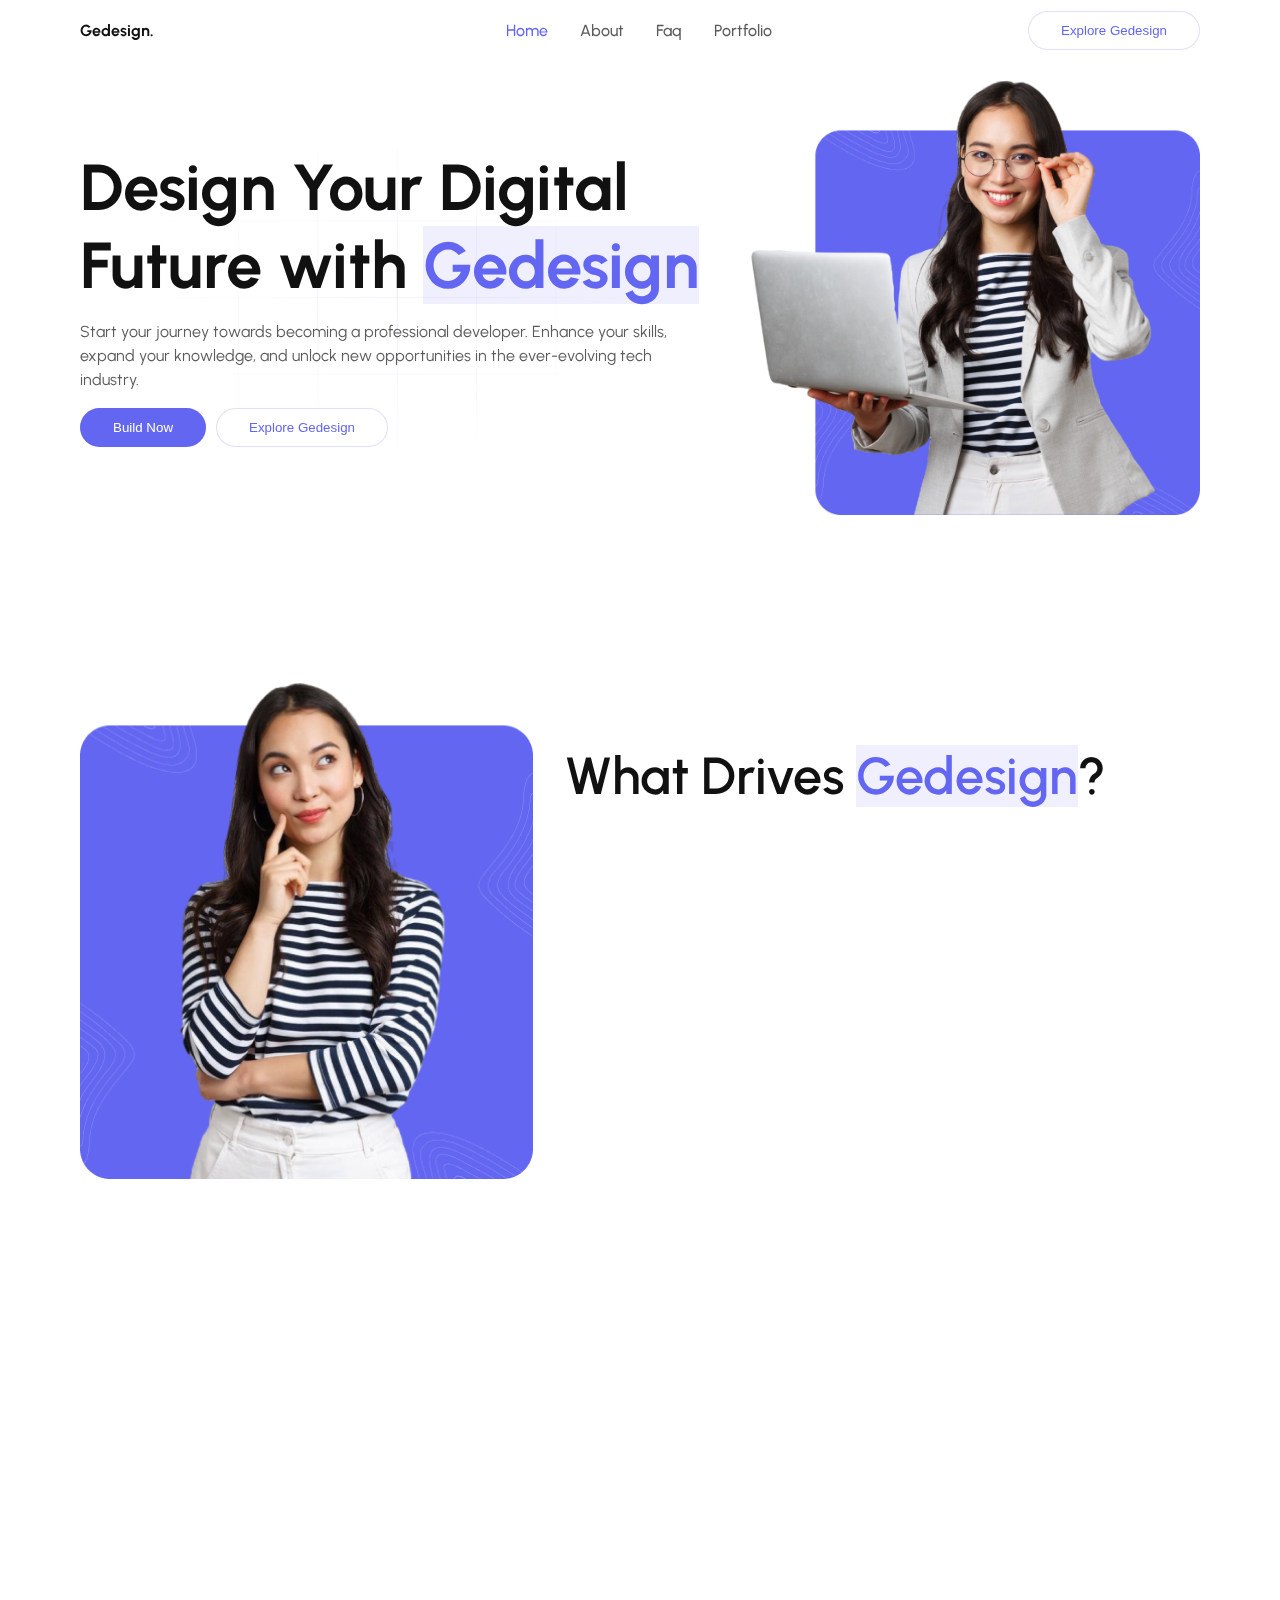
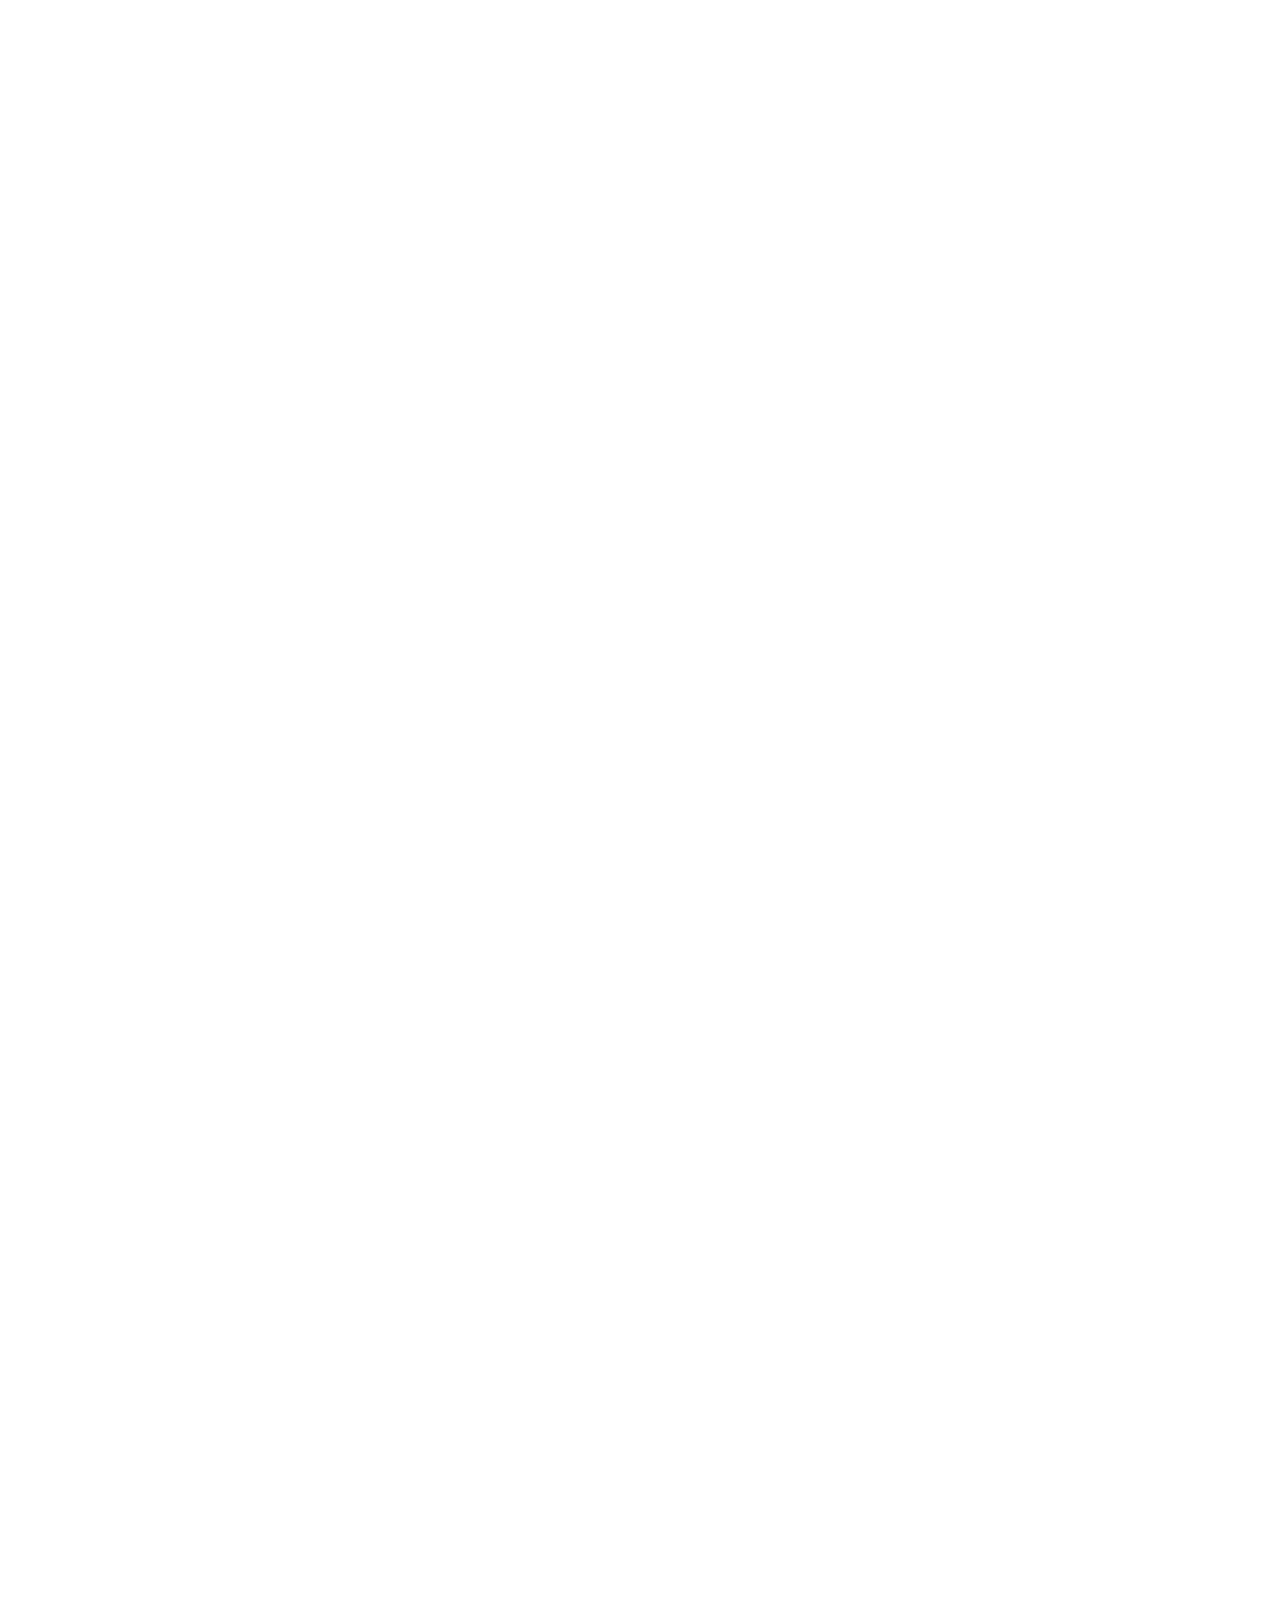
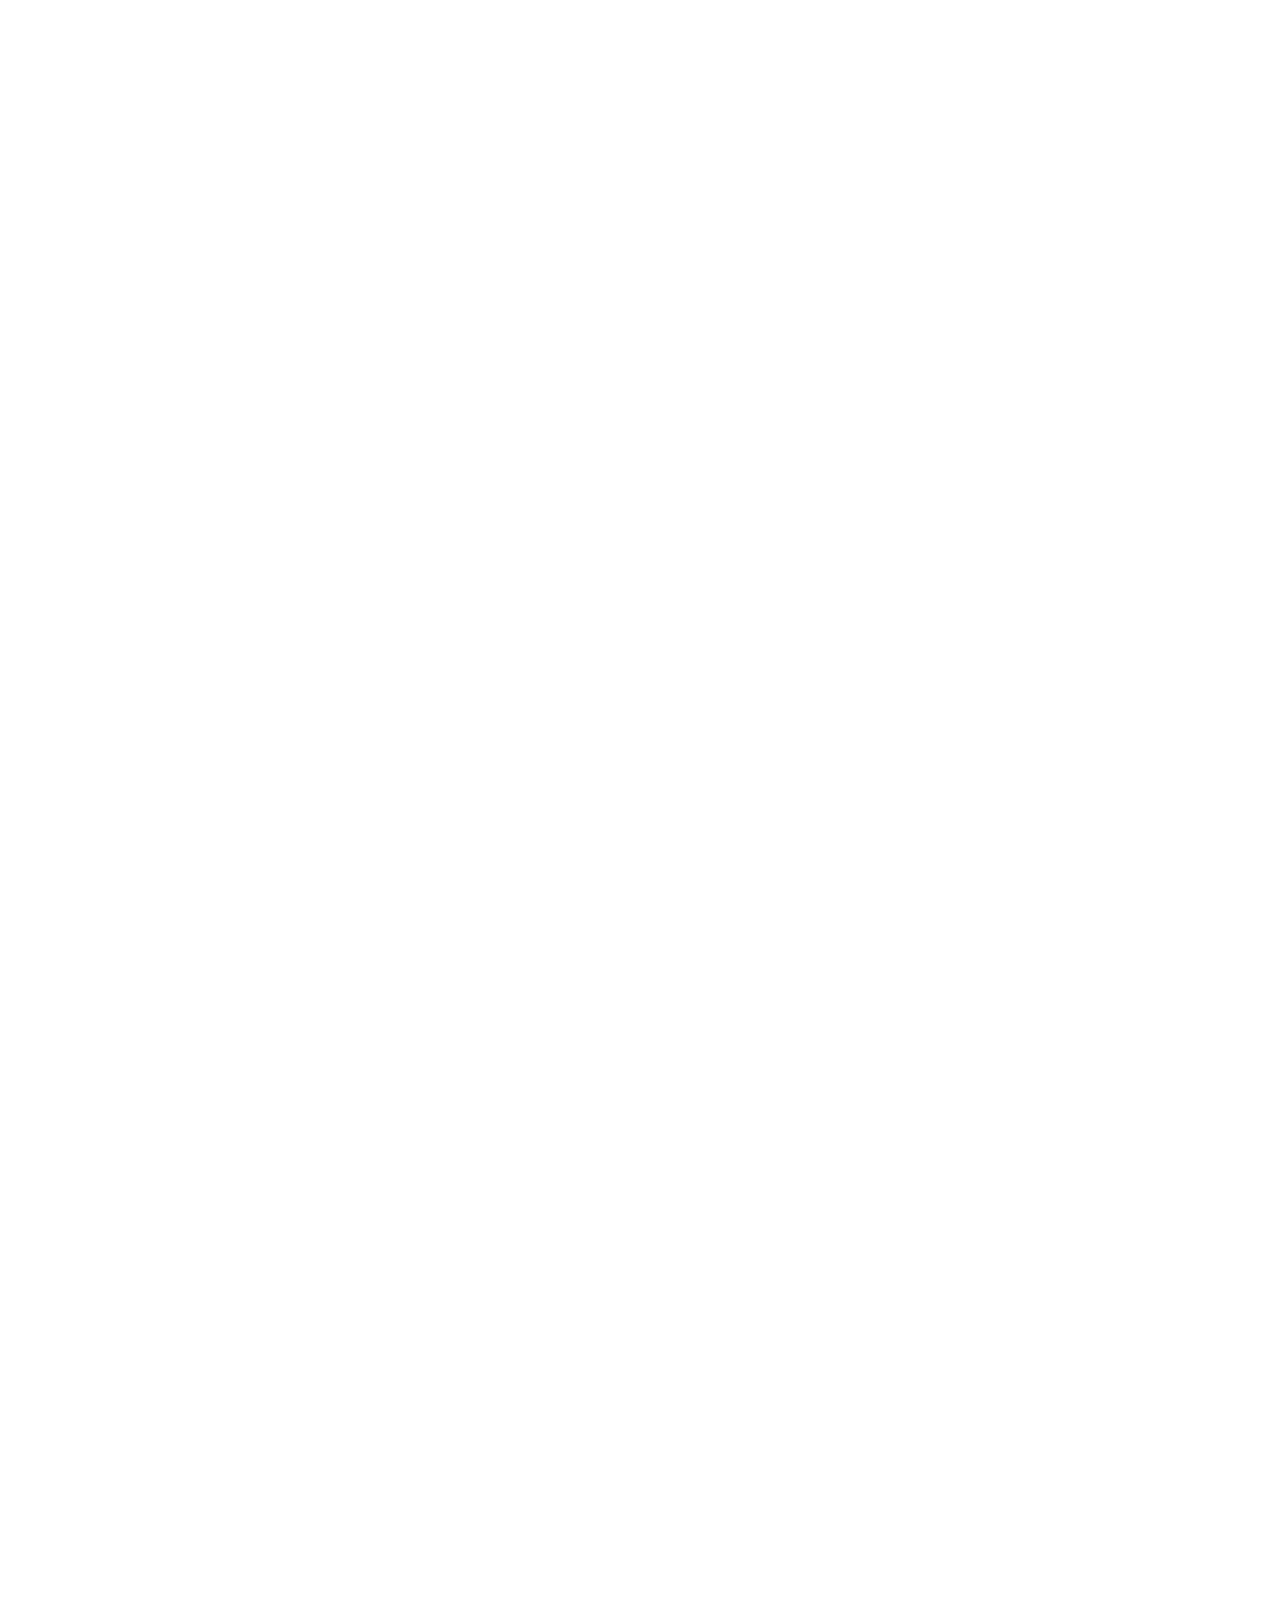
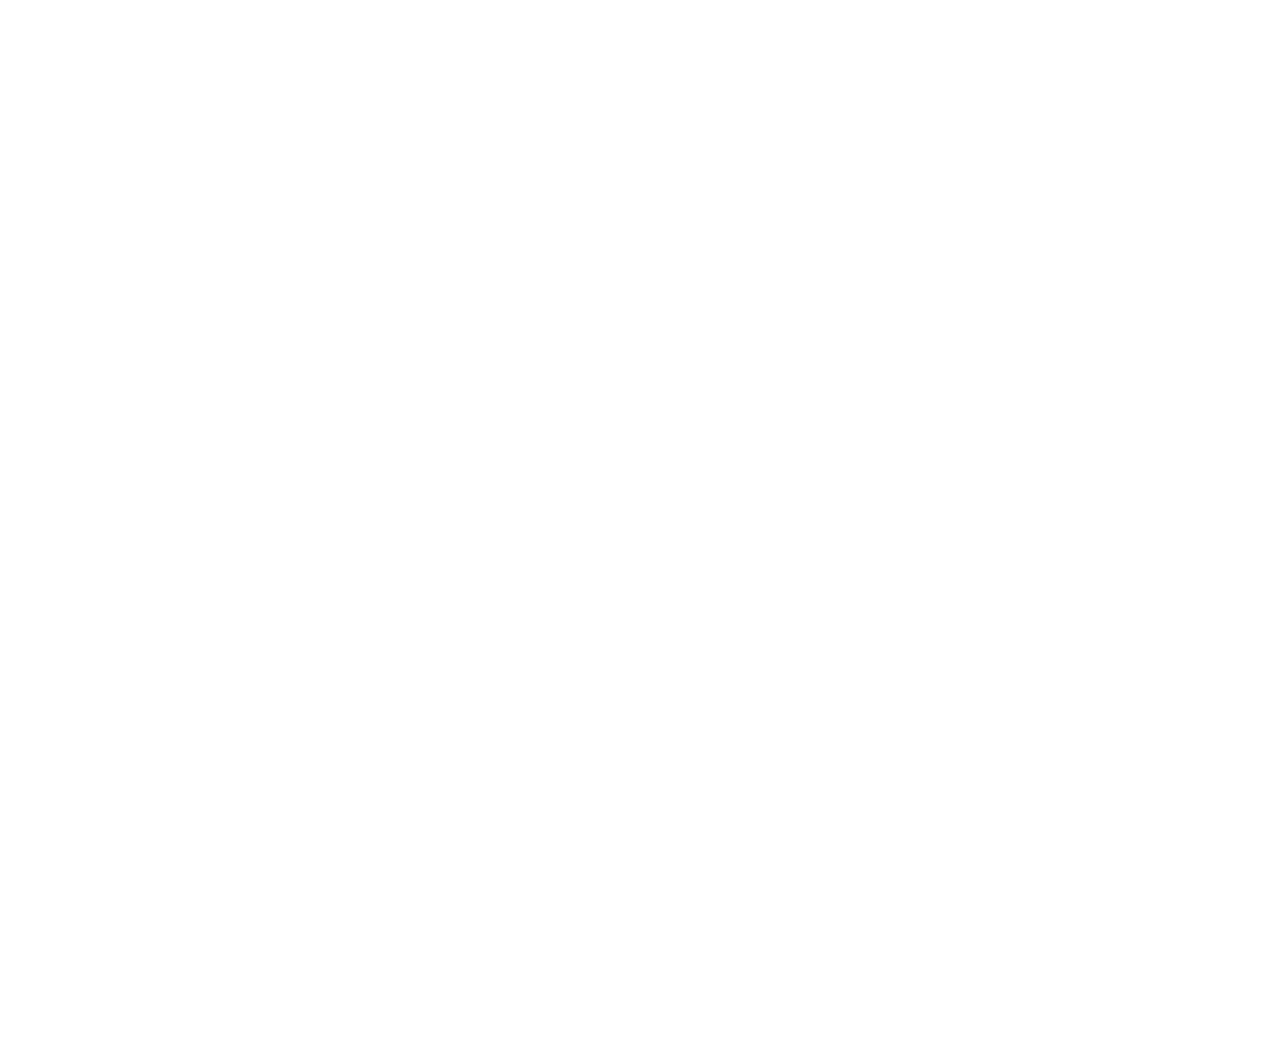
==== commit 4f00fb10: "update 2" ====
--- a/index.html
+++ b/index.html
@@ -29,103 +29,105 @@
 </head>
 <body>
     <!-- Navigation Bar -->
-    <nav id="navbar">
+    <nav id="navbar" data-aos="fade-down" data-aos-duration="800">
         <div class="container">
-            <a href="index.html" class="logo">
+            <a href="index.html" class="logo" data-aos="fade-right" data-aos-delay="200">
                 <!-- <img src="assets/logo.png" alt="Logo"> -->
                 Gedesign.
             </a>
             <!-- UL Links -->
             <ul class="nav-links" id="nav-links">
-                <li><a href="index.html" class="active">Home</a></li>
-                <li><a href="index.html#about">About</a></li>
-                <li><a href="index.html#faq">Faq</a></li>
-                <li><a href="index.html#portfolio">Portfolio</a></li>
-                <li class="d-flex center" id="btn">
+                <li data-aos="fade-down" data-aos-delay="200"><a href="index.html" class="active">Home</a></li>
+                <li data-aos="fade-down" data-aos-delay="300"><a href="index.html#about">About</a></li>
+                <li data-aos="fade-down" data-aos-delay="400"><a href="index.html#faq">Faq</a></li>
+                <li data-aos="fade-down" data-aos-delay="500"><a href="index.html#portfolio">Portfolio</a></li>
+                <li class="d-flex center" id="btn" data-aos="fade-up" data-aos-delay="600">
                     <a href="#">
                         <button class="btn btn-b show">Explore Gedesign</button>
                     </a>
                 </li>
             </ul>
             <!-- Hamburger Menu -->
-            <button class="hamburger" id="hamburger">
+            <button class="hamburger" id="hamburger" data-aos="fade-left" data-aos-delay="300">
                 <span class="bar"></span>
                 <span class="bar"></span>
                 <span class="bar"></span>
             </button>
-            <div class="dm d-flex">
-                <a href="register.html">
+            <div class="dm d-flex" data-aos="fade-left" data-aos-delay="500">
+                <a href="#">
                     <button class="btn btn-b reg">Explore Gedesign</button>
                 </a>
             </div>
         </div>
-    </nav>
+    </nav>    
     <section class="hero">
-        <div class="container">
+        <div class="container" data-aos="fade-up" data-aos-delay="200">
             <div class="row gap-large gap-md gap-sm-n">
-                <div class="col-7 col-sm-12">
+                <div class="col-7 col-sm-12" data-aos="fade-right">
                     <div class="hero-left">
-                        <h1 class="title-hero">
+                        <h1 class="title-hero" data-aos="fade-up" data-aos-delay="400">
                             Design Your Digital Future with 
                             <span class="highlight-gedesign">Gedesign</span>
                         </h1>
-                        <p class="text">Start your journey towards becoming a professional developer. Enhance your skills, expand your knowledge, and unlock new opportunities in the ever-evolving tech industry.</p>
+                        <p class="text" data-aos="fade-up" data-aos-delay="600">
+                            Start your journey towards becoming a professional developer. Enhance your skills, expand your knowledge, and unlock new opportunities in the ever-evolving tech industry.
+                        </p>
                         <div class="d-flex gap">
-                            <a href="#programs">
+                            <a href="#" data-aos="fade-up" data-aos-delay="700">
                                 <button class="btn btn-a">Build Now</button>
                             </a>
-                            <a href="#courses">
+                            <a href="#aboutus" data-aos="fade-up" data-aos-delay="800">
                                 <button class="btn btn-b">Explore Gedesign</button>
                             </a>
                         </div>
                     </div>
                 </div>
-                <div class="col-5 d-sm-none">
-                    <div class="mb-md-2">
-                        <img src="/assets/hero-image.png" alt="">
-                    </div>
-                </div>
-            </div>
-        </div>
-    </section>
+                <div class="col-5 d-sm-none" data-aos="fade-left" >
+                    <div class="mb-md-2 moving-up-down">
+                        <img src="assets/hero-image.png" alt="">
+                    </div>
+                </div>                
+            </div>
+        </div>
+    </section>    
     <section class="aboutus" id="about">
-        <div class="container">
+        <div class="container" data-aos="fade-up" data-aos-delay="200">
             <div class="row gap-large gap-sm-n">
-                <div class="col-5 col-sm-12">
+                <div class="col-5 col-sm-12" data-aos="fade-right">
                     <div class="mb">
-                        <img src="/assets/about-image.png" alt="">
-                    </div>
-                </div>
-                <div class="col-7 col-sm-12">
+                        <img src="assets/about-image.png" alt="">
+                    </div>
+                </div>
+                <div class="col-7 col-sm-12" data-aos="fade-left">
                     <div class="">
-                        <h1 class="title">
+                        <h1 class="title" data-aos="fade-up" data-aos-delay="400">
                             What Drives <span class="highlight-gedesign">Gedesign</span>?
                         </h1>
-                        <p class="text">At Gedesign, we are driven by a passion for creating meaningful digital experiences. Our mission is to help businesses reach new heights online by delivering tailored web solutions. With a focus on creativity, innovation, and customer satisfaction, we ensure each project aligns perfectly with our clients’ goals.</p>
+                        <p class="text" data-aos="fade-up" data-aos-delay="600">At Gedesign, we are driven by a passion for creating meaningful digital experiences. Our mission is to help businesses reach new heights online by delivering tailored web solutions. With a focus on creativity, innovation, and customer satisfaction, we ensure each project aligns perfectly with our clients’ goals.</p>
                         <div class="d-flex gap mb">
-                            <a href="#programs">
+                            <a href="#" data-aos="fade-up" data-aos-delay="700">
                                 <button class="btn btn-a">Build Now</button>
                             </a>
-                            <a href="#courses">
+                            <a href="#" data-aos="fade-up" data-aos-delay="800">
                                 <button class="btn btn-b">Explore Gedesign</button>
                             </a>
                         </div>
-                        <div class="h-line"></div>
-                        <div class="grid grid-4 grid-sm-2 w-full">
+                        <div class="h-line" data-aos="fade-up" data-aos-delay="800"></div>
+                        <div class="grid grid-4 grid-sm-2 w-full" data-aos="fade-up" data-aos-delay="800">
                             <div class="text-center">
-                                <h1 class="title-custom mb-0">27+</h1>
+                                <h1 class="title-custom mb-0 counter" data-target="27">0</h1>
                                 <p class="text">Projects Completed</p>
                             </div>
                             <div class="text-center">
-                                <h1 class="title-custom mb-0">14+</h1>
+                                <h1 class="title-custom mb-0 counter" data-target="14">0</h1>
                                 <p class="text">Team Members</p>
                             </div>
                             <div class="text-center">
-                                <h1 class="title-custom mb-0">50+</h1>
+                                <h1 class="title-custom mb-0 counter" data-target="50">0</h1>
                                 <p class="text">Websites Delivered</p>
                             </div>
                             <div class="text-center">
-                                <h1 class="title-custom mb-0">10+</h1>
+                                <h1 class="title-custom mb-0 counter" data-target="10">0</h1>
                                 <p class="text">Happy Clients</p>
                             </div>
                         </div>
@@ -135,53 +137,55 @@
         </div>
     </section>
     <section class="service">
-        <div class="container">
+        <div class="container" data-aos="fade-up" data-aos-delay="200">
             <div class="row row-sm gap gap-sm-n">
                 <div class="col-7 col-sm-12">
-                    <div class="">
-                        <h1 class="title">
+                    <div>
+                        <h1 class="title" data-aos="fade-up" data-aos-delay="400">
                             Explore <span class="highlight-gedesign">Gedesign</span> Solutions
                         </h1>
-                        <p class="text">At Gedesign, we provide a range of services to elevate your digital presence and create impactful websites tailored to your needs.</p>
+                        <p class="text" data-aos="fade-up" data-aos-delay="600">
+                            At Gedesign, we provide a range of services to elevate your digital presence and create impactful websites tailored to your needs.
+                        </p>
                         <div class="grid grid-2 w-full">
-                            <div class="card">
+                            <div class="card" data-aos="fade-up" data-aos-delay="800">
                                 <div class="d-flex d-sm-block align-center gap mb mb-sm">
                                     <div class="mb-sm">
                                         <div class="icon">
-                                            <img src="/assets/checklist.png" alt="check">
+                                            <img src="assets/checklist.png" alt="check">
                                         </div>
                                     </div>
                                     <h1 class="card-title">Customer Website Development</h1>
                                 </div>
                                 <p class="card-text">Tailored websites that reflect your brand's personality and meet business goals.</p>
                             </div>
-                            <div class="card">
+                            <div class="card" data-aos="fade-up" data-aos-delay="900">
                                 <div class="d-flex d-sm-block align-center gap mb mb-sm">
                                     <div class="mb-sm">
                                         <div class="icon">
-                                            <img src="/assets/checklist.png" alt="check">
+                                            <img src="assets/checklist.png" alt="check">
                                         </div>
                                     </div>
                                     <h1 class="card-title">Landing Page Design</h1>
                                 </div>
                                 <p class="card-text">High-converting landing pages for product launches, campaigns, or brand promotions.</p>
                             </div>
-                            <div class="card">
+                            <div class="card" data-aos="fade-up" data-aos-delay="1000">
                                 <div class="d-flex d-sm-block align-center gap mb mb-sm">
                                     <div class="mb-sm">
                                         <div class="icon">
-                                            <img src="/assets/checklist.png" alt="check">
+                                            <img src="assets/checklist.png" alt="check">
                                         </div>
                                     </div>
                                     <h1 class="card-title">UI/UX Design</h1>
                                 </div>
                                 <p class="card-text">We focus on user experience and interface design, that are enjoyable to use.</p>
                             </div>
-                            <div class="card">
+                            <div class="card" data-aos="fade-up" data-aos-delay="1100">
                                 <div class="d-flex d-sm-block align-center gap mb mb-sm">
                                     <div class="mb-sm">
                                         <div class="icon">
-                                            <img src="/assets/checklist.png" alt="check">
+                                            <img src="assets/checklist.png" alt="check">
                                         </div>
                                     </div>
                                     <h1 class="card-title">SEO Optimization</h1>
@@ -191,34 +195,34 @@
                         </div>
                     </div>
                 </div>
-                <div class="col-5 col-sm-12">
+                <div class="col-5 col-sm-12" data-aos="fade-left">
                     <div class="mb-sm-2">
-                        <img src="/assets/service-image.png" alt="service-image">
-                    </div>
-                </div>
-            </div>
-        </div>
-    </section>
+                        <img src="assets/service-image.png" alt="service-image">
+                    </div>
+                </div>
+            </div>
+        </div>
+    </section>    
     <section class="portfolio" id="portfolio">
-        <div class="container">
+        <div class="container" data-aos="fade-up" data-aos-delay="200">
             <div class="row mb">
-                <div class="col-7 col-sm-12">
+                <div class="col-7 col-sm-12" data-aos="fade-up" data-aos-delay="400">
                     <div class="">
                         <h1 class="title mb-0 mb-sm">Discover <span class="highlight-gedesign">Gedesign</span> Work</h1>
                     </div>
                 </div>
-                <div class="col-4 col-sm-12">
+                <div class="col-4 col-sm-12" data-aos="fade-up" data-aos-delay="600">
                     <div class="">
                         <p class="text mb-0">Our portfolio showcases Gedesign bringing ideas to life for businesses and brands, one website at a time.</p>
                     </div>
                 </div>
             </div>
-            <div class="row gap-medium gap-sm-small">
-                <div class="col-6 col-sm-12">
+            <div class="row gap-medium gap-md-small gap-sm-small">
+                <div class="col-6 col-sm-12" data-aos="fade-right" data-aos-delay="400">
                     <div class="">
                         <div class="card">
                             <div class="">
-                                <img src="/assets/img-port-1.png" alt="" class="card-img-main mb">
+                                <img src="assets/img-port-1.png" alt="" class="card-img-main mb">
                                 <div class="card-body">
                                     <div class="d-flex between align-center mb">
                                         <div class="tag">Web System</div>
@@ -235,8 +239,8 @@
                     </div>
                 </div>
                 <div class="col-6 col-sm-12">
-                    <div class="d-flex flex-col gap-medium gap-sm-small">
-                        <div class="card">
+                    <div class="d-flex flex-col gap-medium gap-md-small gap-sm-small">
+                        <div class="card" data-aos="fade-up" data-aos-delay="400">
                             <div class="d-flex gap-medium">
                                 <div class="card-body">
                                     <div class="d-flex between align-center mb-3 mb-sm-2">
@@ -246,10 +250,10 @@
                                     <h1 class="card-title-medium mb-2">Bright Pages</h1>
                                     <p class="card-text text-clip">Bright Pages is a creative web design service dedicated to crafting visually engaging and interactive websites.</p>
                                 </div>
-                                <img src="/assets/img-port-1.png" alt="" class="card-img d-sm-none">
-                            </div>
-                        </div>
-                        <div class="card">
+                                <img src="assets/img-port-1.png" alt="" class="card-img d-sm-none">
+                            </div>
+                        </div>
+                        <div class="card" data-aos="fade-up" data-aos-delay="600">
                             <div class="d-flex gap-medium">
                                 <div class="card-body">
                                     <div class="d-flex between align-center mb-3 mb-sm-2">
@@ -259,10 +263,10 @@
                                     <h1 class="card-title-medium mb-2">Zen Flow</h1>
                                     <p class="card-text text-clip">Zen Flow is a UI/UX design approach focused on creating seamless and intuitive mobile experiences. With user-centric..</p>
                                 </div>
-                                <img src="/assets/img-port-1.png" alt="" class="card-img d-sm-none">
-                            </div>
-                        </div>
-                        <div class="card">
+                                <img src="assets/img-port-1.png" alt="" class="card-img d-sm-none">
+                            </div>
+                        </div>
+                        <div class="card" data-aos="fade-up" data-aos-delay="800">
                             <div class="d-flex gap-medium">
                                 <div class="card-body">
                                     <div class="d-flex between align-center mb-3 mb-sm-2">
@@ -272,7 +276,7 @@
                                     <h1 class="card-title-medium mb-2">Mindful Living</h1>
                                     <p class="card-text text-clip">Discover a path to a balanced and fulfilling life with Mindful Living. Our website offers tips, resources, and inspiration for..</p>
                                 </div>
-                                <img src="/assets/img-port-1.png" alt="" class="card-img d-sm-none">
+                                <img src="assets/img-port-1.png" alt="" class="card-img d-sm-none">
                             </div>
                         </div>
                     </div>
@@ -281,20 +285,22 @@
         </div>
     </section>
     <section class="testimoni">
-        <div class="container">
+        <div class="container" data-aos="fade-up" data-aos-delay="200">
             <div class="row mb">
                 <div class="col-7 col-sm-12">
-                    <div class="">
-                        <h1 class="title mb-0 mb-sm"><span class="highlight-gedesign">Gedesign</span> Client Stories</h1>
+                    <div>
+                        <h1 class="title mb-0 mb-sm" data-aos="fade-up" data-aos-delay="400"><span class="highlight-gedesign">Gedesign</span> Client Stories</h1>
                     </div>
                 </div>
                 <div class="col-4 col-sm-12">
-                    <div class="">
-                        <p class="text mb-0">Each testimonial reflects our commitment to quality, creativity, and impactful results.</p>
-                    </div>
-                </div>
-            </div>
-            <div class="row">
+                    <div>
+                        <p class="text mb-0" data-aos="fade-up" data-aos-delay="500">
+                            Each testimonial reflects our commitment to quality, creativity, and impactful results.
+                        </p>
+                    </div>
+                </div>
+            </div>
+            <div class="row" data-aos="fade-up" data-aos-delay="800">
                 <div class="col-12">
                     <div class="w-full">
                         <div class="swiper-container">
@@ -303,10 +309,12 @@
                                     <div class="card">
                                         <div class="mb-sm mb">
                                             <div class="icon">
-                                                <img src="/assets/dots.png" alt="check">
+                                                <img src="assets/dots.png" alt="check">
                                             </div>
                                         </div>
-                                        <p class="card-text mb">"Working with Gedesign transformed our online presence. Their attention to detail, creativity, and understanding of our brand made all the difference. Our website now truly reflects who we are, and we've seen a noticeable increase in engagement!"</p>
+                                        <p class="card-text mb">
+                                            "Working with Gedesign transformed our online presence. Their attention to detail, creativity, and understanding of our brand made all the difference. Our website now truly reflects who we are, and we've seen a noticeable increase in engagement!"
+                                        </p>
                                         <h1 class="card-title">Budi Santoso</h1>
                                         <p class="card-text">Owner Bali Sejahtera</p>
                                     </div>
@@ -315,22 +323,26 @@
                                     <div class="card">
                                         <div class="mb-sm mb">
                                             <div class="icon">
-                                                <img src="/assets/dots.png" alt="check">
+                                                <img src="assets/dots.png" alt="check">
                                             </div>
                                         </div>
-                                        <p class="card-text mb">"They took the time to understand our brand and delivered a website that perfectly represents who we are. The attention to detail and creativity made all the difference, and the feedback from our clients has been fantastic."</p>
+                                        <p class="card-text mb">
+                                            "They took the time to understand our brand and delivered a website that perfectly represents who we are. The attention to detail and creativity made all the difference, and the feedback from our clients has been fantastic."
+                                        </p>
                                         <h1 class="card-title">Sarah K.</h1>
                                         <p class="card-text">Creative Director</p>
                                     </div>
-                                </div>                                
+                                </div>
                                 <div class="swiper-slide">
                                     <div class="card">
                                         <div class="mb-sm mb">
                                             <div class="icon">
-                                                <img src="/assets/dots.png" alt="check">
+                                                <img src="assets/dots.png" alt="check">
                                             </div>
                                         </div>
-                                        <p class="card-text mb">"Gedesign exceeded our expectations. From start to finish, they were professional, responsive, and creative. The site they designed for us is not only beautiful but also highly functional. We couldn’t be happier!"</p>
+                                        <p class="card-text mb">
+                                            "Gedesign exceeded our expectations. From start to finish, they were professional, responsive, and creative. The site they designed for us is not only beautiful but also highly functional. We couldn’t be happier!"
+                                        </p>
                                         <h1 class="card-title">James M.</h1>
                                         <p class="card-text">Marketing Director</p>
                                     </div>
@@ -339,10 +351,12 @@
                                     <div class="card">
                                         <div class="mb-sm mb">
                                             <div class="icon">
-                                                <img src="/assets/dots.png" alt="check">
+                                                <img src="assets/dots.png" alt="check">
                                             </div>
                                         </div>
-                                        <p class="card-text mb">"Choosing Gedesign was one of the best decisions we made for our brand. They brought our vision to life with style and precision, and the entire process was smooth. The results have driven more traffic and inquiries than we anticipated."</p>
+                                        <p class="card-text mb">
+                                            "Choosing Gedesign was one of the best decisions we made for our brand. They brought our vision to life with style and precision, and the entire process was smooth. The results have driven more traffic and inquiries than we anticipated."
+                                        </p>
                                         <h1 class="card-title">Laura B.</h1>
                                         <p class="card-text">Founder & CEO</p>
                                     </div>
@@ -354,39 +368,41 @@
                 </div>
             </div>
         </div>
-    </section>
+    </section>    
     <section class="FAQs" id="faq">
-        <div class="container">
+        <div class="container" data-aos="fade-up" data-aos-delay="200">
             <div class="row end row-sm gap-large gap-sm-n">
                 <div class="col-7 col-sm-12">
-                    <div class="">
-                        <h1 class="title">
+                    <div>
+                        <h1 class="title" data-aos="fade-up" data-aos-delay="400">
                             <span class="highlight-gedesign">Gedesign</span> Support & FAQs
                         </h1>
-                        <p class="text">Have questions about our services, process, or timelines? We’ve compiled a list of frequently asked questions to help you understand what working with Gedesign entails.</p>
+                        <p class="text" data-aos="fade-up" data-aos-delay="600">
+                            Have questions about our services, process, or timelines? We’ve compiled a list of frequently asked questions to help you understand what working with Gedesign entails.
+                        </p>
                         <div class="faq-container">
-                            <div class="card faq">
+                            <div class="card faq" data-aos="fade-up" data-aos-delay="600">
                                 <div class="d-flex between">
                                     <h1 class="card-title faq-question">What services does Gedesign offer?</h1>
                                     <i class='bx bx-chevron-down'></i>
                                 </div>
                                 <p class="card-text faq-answer">Gedesign specializes in creating custom websites tailored to your business needs. Our services include website development, landing page design, e-commerce solutions, UI/UX design, website maintenance, and SEO optimization. Each service is crafted to help you build a strong online presence.</p>
                             </div>
-                            <div class="card faq active">
+                            <div class="card faq active" data-aos="fade-up" data-aos-delay="700">
                                 <div class="d-flex between">
                                     <h1 class="card-title faq-question">How do I place an order with Gedesign?</h1>
                                     <i class='bx bx-chevron-down'></i>
                                 </div>
                                 <p class="card-text faq-answer">Our team consists of highly skilled professionals with years of experience in the industry. We have successfully completed hundreds of projects across various sectors, bringing expertise and innovation to every challenge we encounter.</p>
                             </div>
-                            <div class="card faq">
+                            <div class="card faq" data-aos="fade-up" data-aos-delay="800">
                                 <div class="d-flex between">
                                     <h1 class="card-title faq-question">How long does it take to complete a website project?</h1>
                                     <i class='bx bx-chevron-down'></i>
                                 </div>
                                 <p class="card-text faq-answer">We offer 24/7 customer support to ensure that you can reach us anytime you need assistance. Our dedicated team is always ready to help you resolve any issues or answer your questions promptly and effectively.</p>
                             </div>
-                            <div class="card faq">
+                            <div class="card faq" data-aos="fade-up" data-aos-delay="900">
                                 <div class="d-flex between">
                                     <h1 class="card-title faq-question">How much does it cost to work with Gedesign?</h1>
                                     <i class='bx bx-chevron-down'></i>
@@ -396,51 +412,53 @@
                         </div>
                     </div>
                 </div>
-                <div class="col-5 col-sm-12">
+                <div class="col-5 col-sm-12" data-aos="fade-left">
                     <div class="mb mt">
-                        <img src="/assets/faq-image.png" alt="">
-                    </div>
-                </div>
-            </div>
-        </div>
-    </section>
+                        <img src="assets/faq-image.png" alt="">
+                    </div>
+                </div>
+            </div>
+        </div>
+    </section>    
     <section class="banner">
-        <div class="container">
+        <div class="container" data-aos="fade-up" data-aos-delay="200">
             <div class="container-b">
                 <div class="row center text-center">
-                    <div class="col-12">
-                        <div class="">
-                            <h1 class="title white mb-3 mb-sm-2">Start Building Your 
-                                Custom Website with <span class="highlight-gedesign white">Gedesign</span> 
-                                Reach Out Today</h1>
-                            <a href="#programs">
-                                <button class="btn btn-b">Build Now</button>
-                            </a>
-                        </div>
-                    </div>
-                </div>
-            </div>
-        </div>
-    </section>
+                    <div class="col-12" data-aos="zoom-in" data-aos-delay="300">
+                        <div>
+                            <h1 class="title white mb-3 mb-sm-2">
+                                Start Building Your Custom Website with 
+                                <span class="highlight-gedesign white">Gedesign</span> Reach Out Today
+                            </h1>
+                            <div class=""data-aos="fade-up" data-aos-delay="500">
+                                <a href="#">
+                                    <button class="btn btn-c">Build Now</button>
+                                </a>
+                            </div>
+                        </div>
+                    </div>
+                </div>
+            </div>
+        </div>
+    </section>    
     <section class="blog">
-        <div class="container">
+        <div class="container" data-aos="fade-up" data-aos-delay="200">
             <div class="row mb">
-                <div class="col-7 col-sm-12">
-                    <div class="">
-                        <h1 class="title mb-0 mb-sm"><span class="highlight-gedesign">Gedesign</span> Insights & Inspiration</h1>
-                    </div>
-                </div>
-                <div class="col-4 col-sm-12">
-                    <div class="">
-                        <p class="text mb-0">Our blog is a space for sharing practical advice, tutorials, and industry updates to help you stay ahead in web design and development.</p>
-                    </div>
+                <div class="col-7 col-sm-12" data-aos="fade-right" data-aos-delay="300">
+                    <h1 class="title mb-0 mb-sm">
+                        <span class="highlight-gedesign">Gedesign</span> Insights & Inspiration
+                    </h1>
+                </div>
+                <div class="col-4 col-sm-12" data-aos="fade-left" data-aos-delay="400">
+                    <p class="text mb-0">Our blog is a space for sharing practical advice, tutorials, and industry updates to help you stay ahead in web design and development.</p>
                 </div>
             </div>
             <div class="row mb">
-                <div class="col-12 d-sm-none">
+                <div class="col-12 d-md-none d-sm-none">
                     <div class="grid grid-3 w-full">
-                        <div class="card">
-                            <img src="/assets/img-port-1.png" alt="" class="card-img-blog mb">
+                        <!-- Blog Card 1 -->
+                        <div class="card" data-aos="fade-up" data-aos-delay="500">
+                            <img src="assets/img-port-1.png" alt="" class="card-img-blog mb">
                             <div class="card-body">
                                 <div class="d-flex between align-center mb">
                                     <div class="tag tag-small">Web Design</div>
@@ -450,8 +468,9 @@
                                 <p class="card-text">An attractive website design is not just about appearance, but also user friendliness! 😎 This time, we discuss 5 website design mistakes that are often made and must be avoided so that the user experience remains optimal.</p>
                             </div>
                         </div>
-                        <div class="card">
-                            <img src="/assets/img-port-1.png" alt="" class="card-img-blog mb">
+                        <!-- Blog Card 2 -->
+                        <div class="card" data-aos="fade-up" data-aos-delay="600">
+                            <img src="assets/img-port-1.png" alt="" class="card-img-blog mb">
                             <div class="card-body">
                                 <div class="d-flex between align-center mb">
                                     <div class="tag tag-small">Web Developer</div>
@@ -461,8 +480,9 @@
                                 <p class="card-text">SEO is not just about keywords, but a way to make your website better known! 📈 This time, we discuss why SEO is important for your website and how it affects the development of your online business.</p>
                             </div>
                         </div>
-                        <div class="card">
-                            <img src="/assets/img-port-1.png" alt="" class="card-img-blog mb">
+                        <!-- Blog Card 3 -->
+                        <div class="card" data-aos="fade-up" data-aos-delay="700">
+                            <img src="assets/img-port-1.png" alt="" class="card-img-blog mb">
                             <div class="card-body">
                                 <div class="d-flex between align-center mb">
                                     <div class="tag tag-small">Web Developer</div>
@@ -474,13 +494,15 @@
                         </div>
                     </div>
                 </div>
-                <div class="col-12 d-none d-sm-block">
+                <!-- Swiper for Responsive Design -->
+                <div class="col-12 d-none d-md-block d-sm-block" data-aos="fade-up" data-aos-delay="800">
                     <div class="w-full">
                         <div class="swiper-container">
                             <div class="swiper-wrapper">
-                                <div class="swiper-slide">
+                                <!-- Swiper Slide 1 -->
+                                <div class="swiper-slide" data-aos="fade-up" data-aos-delay="500">
                                     <div class="card">
-                                        <img src="/assets/blog-1.png" alt="" class="card-img-blog mb">
+                                        <img src="assets/blog-1.png" alt="" class="card-img-blog mb">
                                         <div class="card-body">
                                             <div class="d-flex between align-center mb">
                                                 <div class="tag tag-small">Web Design</div>
@@ -491,9 +513,10 @@
                                         </div>
                                     </div>
                                 </div>
-                                <div class="swiper-slide">
+                                <!-- Swiper Slide 2 -->
+                                <div class="swiper-slide" data-aos="fade-up" data-aos-delay="600">
                                     <div class="card">
-                                        <img src="/assets/blog-2.png" alt="" class="card-img-blog mb">
+                                        <img src="assets/blog-2.png" alt="" class="card-img-blog mb">
                                         <div class="card-body">
                                             <div class="d-flex between align-center mb">
                                                 <div class="tag tag-small">Web Developer</div>
@@ -503,10 +526,11 @@
                                             <p class="card-text">SEO is not just about keywords, but a way to make your website better known! 📈 This time, we discuss why SEO is important for your website and how it affects the development of your online business.</p>
                                         </div>
                                     </div>
-                                </div>                                
-                                <div class="swiper-slide">
+                                </div>
+                                <!-- Swiper Slide 3 -->
+                                <div class="swiper-slide" data-aos="fade-up" data-aos-delay="700">
                                     <div class="card">
-                                        <img src="/assets/blog-3.png" alt="" class="card-img-blog mb">
+                                        <img src="assets/blog-3.png" alt="" class="card-img-blog mb">
                                         <div class="card-body">
                                             <div class="d-flex between align-center mb">
                                                 <div class="tag tag-small">Web Developer</div>
@@ -523,7 +547,7 @@
                     </div>
                 </div>
             </div>
-            <div class="row text-center">
+            <div class="row text-center" data-aos="fade-up" data-aos-delay="600">
                 <div class="col-12">
                     <a href="#programs" class="text">
                         <button class="btn btn-a">Explore More</button>
@@ -531,12 +555,13 @@
                 </div>
             </div>
         </div>
-    </section>
-    <footer>
+    </section>    
+    <footer data-aos="fade-up" data-aos-duration="800">
         <div class="container-footer"></div>
         <div class="container">
             <div class="row">
-                <div class="col-4">
+                <!-- Logo and Description -->
+                <div class="col-4 col-sm-12" data-aos="fade-right" data-aos-delay="200">
                     <div class="d-flex align-center gap mb">
                         <img src="assets/logo.png" alt="" class="logo rounded">
                         <p class="logo white mb-0">Gedesign.</p>
@@ -544,46 +569,48 @@
                     <div class="mb">
                         <p class="text white">Start building a powerful website with Gedesign. Our expert team crafts customized websites that enhance your brand, expand your reach, and open new opportunities in the digital world.</p>
                     </div>
-                    <div class="d-flex gap">
-                        <a href="https://wa.me/62881037418040?text=Hello%20Gedesign!%20I'm%20interested%20in%20learning%20more%20about%20your%20website%20services.%20Can%20we%20discuss%20the%20details%20further?">
+                    <div class="d-flex gap mb-sm-2">
+                        <a href="https://wa.me/62881037418040?text=Hello%20Gedesign!%20I'm%20interested%20in%20learning%20more%20about%20your%20website%20services.%20Can%20we%20discuss%20the%20details%20further?" data-aos="fade-up" data-aos-delay="300">
                             <div class="icon white">
-                                <img src="/assets/whatsapp.png" alt="">
+                                <img src="assets/whatsapp.png" alt="">
                             </div>
                         </a>
-                        <a href="https://www.instagram.com/gedesi9n">
+                        <a href="https://www.instagram.com/gedesi9n" data-aos="fade-up" data-aos-delay="400">
                             <div class="icon white">
-                                <img src="/assets/instagram.png" alt="">
+                                <img src="assets/instagram.png" alt="">
                             </div>
                         </a>
-                        <a href="#">
+                        <a href="#" data-aos="fade-up" data-aos-delay="500">
                             <div class="icon white">
-                                <img src="/assets/facebook.png" alt="">
+                                <img src="assets/facebook.png" alt="">
                             </div>
                         </a>
-                        <a href="#">
+                        <a href="#" data-aos="fade-up" data-aos-delay="600">
                             <div class="icon white">
-                                <img src="/assets/tiktok.png" alt="">
+                                <img src="assets/tiktok.png" alt="">
                             </div>
                         </a>
                     </div>
                 </div>
-                <div class="col-4">
+    
+                <!-- Quick Links, Our Services, and Why Choose Us -->
+                <div class="col-4 col-md-6 col-sm-12" data-aos="fade-up" data-aos-delay="200">
                     <div class="grid grid-3 mb">
-                        <div class="f-box">
+                        <div class="f-box" data-aos="fade-up" data-aos-delay="400">
                             <h1 class="title small white">Quick Link</h1>
                             <p class="text white">Home</p>
                             <p class="text white">About us</p>
                             <p class="text white">Service</p>
                             <p class="text white">Portfolio</p>
                         </div>
-                        <div class="f-box">
+                        <div class="f-box" data-aos="fade-up" data-aos-delay="500">
                             <h1 class="title small white">Our Services</h1>
                             <p class="text white">Website Development</p>
                             <p class="text white">Application Development</p>
                             <p class="text white">UI/UX Design</p>
                             <p class="text white">Coding and UI/UX Design Lessons</p>
                         </div>
-                        <div class="f-box">
+                        <div class="f-box" data-aos="fade-up" data-aos-delay="600">
                             <h1 class="title small white">Why Choose Us</h1>
                             <p class="text white">Personalized Solutions</p>
                             <p class="text white">Affordable Pricing</p>
@@ -593,17 +620,19 @@
                     </div>
                 </div>
             </div>
-            <div class="h-line"></div>
-            <div class="footer text-center">
-                <div class="">
-                    <p class="text white">&copy; 2024 Sekolah Coding. All rights reserved.</p>
-                </div>
-            </div>
-        </div>
-    </footer>
-</body>
+            <!-- Horizontal Line and Footer Bottom -->
+            <div class="h-line" data-aos="fade-up" data-aos-delay="500"></div>
+            <div class="footer text-center" data-aos="fade-up" data-aos-delay="700">
+                <p class="text white">&copy; 2024 Sekolah Coding. All rights reserved.</p>
+            </div>
+        </div>
+    </footer>    
     <!-- External Scripts -->
     <script src="lib/swiperjs v11.1.5/swiper-bundle.js"></script>
     <script src="lib/Animate On Scroll v2.3.2/dist/aos.js"></script>
     <script src="js/script.js"></script>
+    <script>
+        AOS.init();
+    </script>
+</body>
 </html>--- a/css/style.css
+++ b/css/style.css
@@ -5,7 +5,7 @@
     --white-color: #ffffff;
     --black-color: #111111;
     --text-color: #5B5B5B;
-    --text-color-white: #acacac;
+    --text-white-color: #acacac;
     --border-color-primary: rgba(99, 102, 241, 0.20) ;
     --border-color: #c3c3c3;
     --scroll-bg-color: rgba(99, 102, 241, 0.8);
@@ -99,7 +99,7 @@
 
 p.text.white {
     font-size: var(--font-size-p-small);
-    color: var(--text-color-white);
+    color: var(--text-white-color);
     margin-bottom: .5rem;
 }
 
@@ -323,15 +323,33 @@
     font-size: 12px;
 }
 
+/* Input styles */
+input.form-input {
+    padding: var(--btn-padding);
+    border-radius: var(--border-radius-large);
+    color: var(--text-color);
+    border: 1px solid var(--border-color-primary);
+    font-weight: 400;
+    font-family: var(--font-family);
+    transition: border-color 0.3s ease, box-shadow 0.3s ease;
+}
+
+/* Focused input style */
+input.form-input:focus {
+    border-color: var(--primary-color);
+    outline: none; /* Remove default focus outline */
+}
+
 /* Button styles */
 button.btn {
     padding: var(--btn-padding);
     border-radius: var(--border-radius-large);
-    color: var(--white-color);
+    /* color: var(--white-color); */
+    /* background-color: none; */
+    /* border: 1px solid var(--border-color-primary); */
     cursor: pointer;
     position: relative;
     overflow: hidden;
-    border: 1px solid var(--border-color-primary);
     transition: background-color 0.3s ease, color 0.3s ease, border 0.3s ease, box-shadow 0.3s ease;
     white-space: nowrap; 
     overflow: hidden; 
@@ -376,7 +394,7 @@
 .btn-b {
     background-color: var(--white-color);
     color: var(--primary-color) !important;
-    border: 1px solid var(--border-color);
+    border: 1px solid var(--border-color-primary);
 }
 
 /* Hover effect for btn-b */
@@ -392,6 +410,30 @@
 .btn-b:hover {
     color: var(--primary-color); 
     background: none; 
+}
+
+/* Styles for btn-c */
+.btn-c {
+    background-color: var(--white-color);
+    color: var(--primary-color) !important;
+    border: 1px solid var(--border-color-primary);
+}
+
+/* Hover effect for btn-c */
+.btn-c::before {
+    right: 0%; 
+    background: var(--primary-color); 
+}
+
+.btn-c:hover::before {
+    right: -100%; 
+}
+
+.btn-c:hover {
+    color: var(--white-color) !important; 
+    background: none; 
+    border: .5px solid var(--white-color);
+
 }
 
 button.btn-w {
@@ -445,6 +487,7 @@
 /* Section Styles */
 section {
     background-color: white;
+    overflow: hidden;
 }
 
 .section-text {
@@ -452,15 +495,26 @@
     line-height: 1.6;
     color: var(--accent-color);
 }
+body.auth {
+    overflow: hidden;
+}
+section.login .container{
+    /* overflow: hidden; */
+    padding: 20px 80px !important;
+    height: 100vh;
+    display: flex;
+    flex-direction: column;
+    justify-content: center;
+}
 
 section.hero .hero-left {
-    background: center no-repeat url('/assets/vector.png') var(--white-color);
+    background: center no-repeat url('../assets/vector.png') var(--white-color);
     background-size: cover;
 }
 
 section.banner .container-b {
     /* background: var(--primary-color); */
-    background: center no-repeat url("/assets/vector2.png");
+    background: center no-repeat url("../assets/vector2.png");
     background-size: cover; /* Ensures the image covers the container fully */
     padding: 80px 120px;
     border-radius: var(--border-radius-medium);
@@ -562,6 +616,12 @@
 }
 .icon.white {
     background-color: var(--white-color);
+    transition: background-color 0.3s ease, transform 0.3s ease;
+}
+
+.icon.white:hover {
+    background-color: var(--primary-color);
+    transform: translateY(-5px); /* Slight upward movement */
 }
 
 /* swiper */
@@ -589,15 +649,23 @@
 @media (max-width: 688px) { 
 
     section {
-        margin-bottom: 100px;
+        margin-bottom: 80px;
     }
     section.hero {
         margin-top: 100px;
     }
+    .container-footer {
+        border-radius: 0px 0px 20px 20px;
+        margin-bottom: 1rem;
+        padding: 1rem;
+    }
     .container {
         padding: 1rem !important;
     }
-
+    section.login .container{
+        padding: 1rem !important;
+    }
+    
     section.banner .container-b {
         padding: 2rem 1rem;
     }
@@ -724,20 +792,43 @@
 
 }
 @media (min-width: 689px) and (max-width: 1200px) {
-
+    .container-footer {
+        border-radius: 0px 0px 20px 20px;
+        margin-bottom: 1rem;
+        padding: 10px;
+    }
     .container {
         padding: 1rem !important;
     }
+    section.login .container{
+        padding: 1rem !important;
+        justify-content: start;
+    }
+    section.login .container .row{
+        flex-direction: column;
+    }
+    section {
+        margin-bottom: 80px;
+    }
     section.hero {
         margin-top: 60px;
     }
-
+    h1.title-custom {
+        color: var(--black-color);
+        font-size: calc(var(--font-size-h1) * .7); /* Skala sekitar 70% */
+        font-weight: 600;
+        margin-bottom: 1rem;
+    }
     h1.title-hero {
         font-size: calc(var(--font-size-h1) * .7); /* Skala sekitar 70% */
     }
 
     h1.title {
         font-size: calc(var(--font-size-h2) * 0.7); /* Skala sekitar 70% */
+    }
+
+    .card-title-large {
+        font-size: calc(var(--font-size-h3) * .9); /* Skala sekitar 70% */
     }
 
     p.text {
@@ -745,8 +836,12 @@
         line-height: 1.4; /* Menyesuaikan jarak baris pada ukuran mobile */
     }
 
+    .card-img-main {
+        height: 270px;
+    }
+    
     nav .container {
-        padding: 0px 1rem !important;
+        padding: 10px 1rem !important;
     }
     
     .nav-links {
@@ -808,7 +903,9 @@
     .gap-md {
         gap: 10px !important;
     }
-
+    .gap-md-small{
+        gap: .5rem !important;
+    }
     .grid {
         display: grid;
         gap: .5rem;
